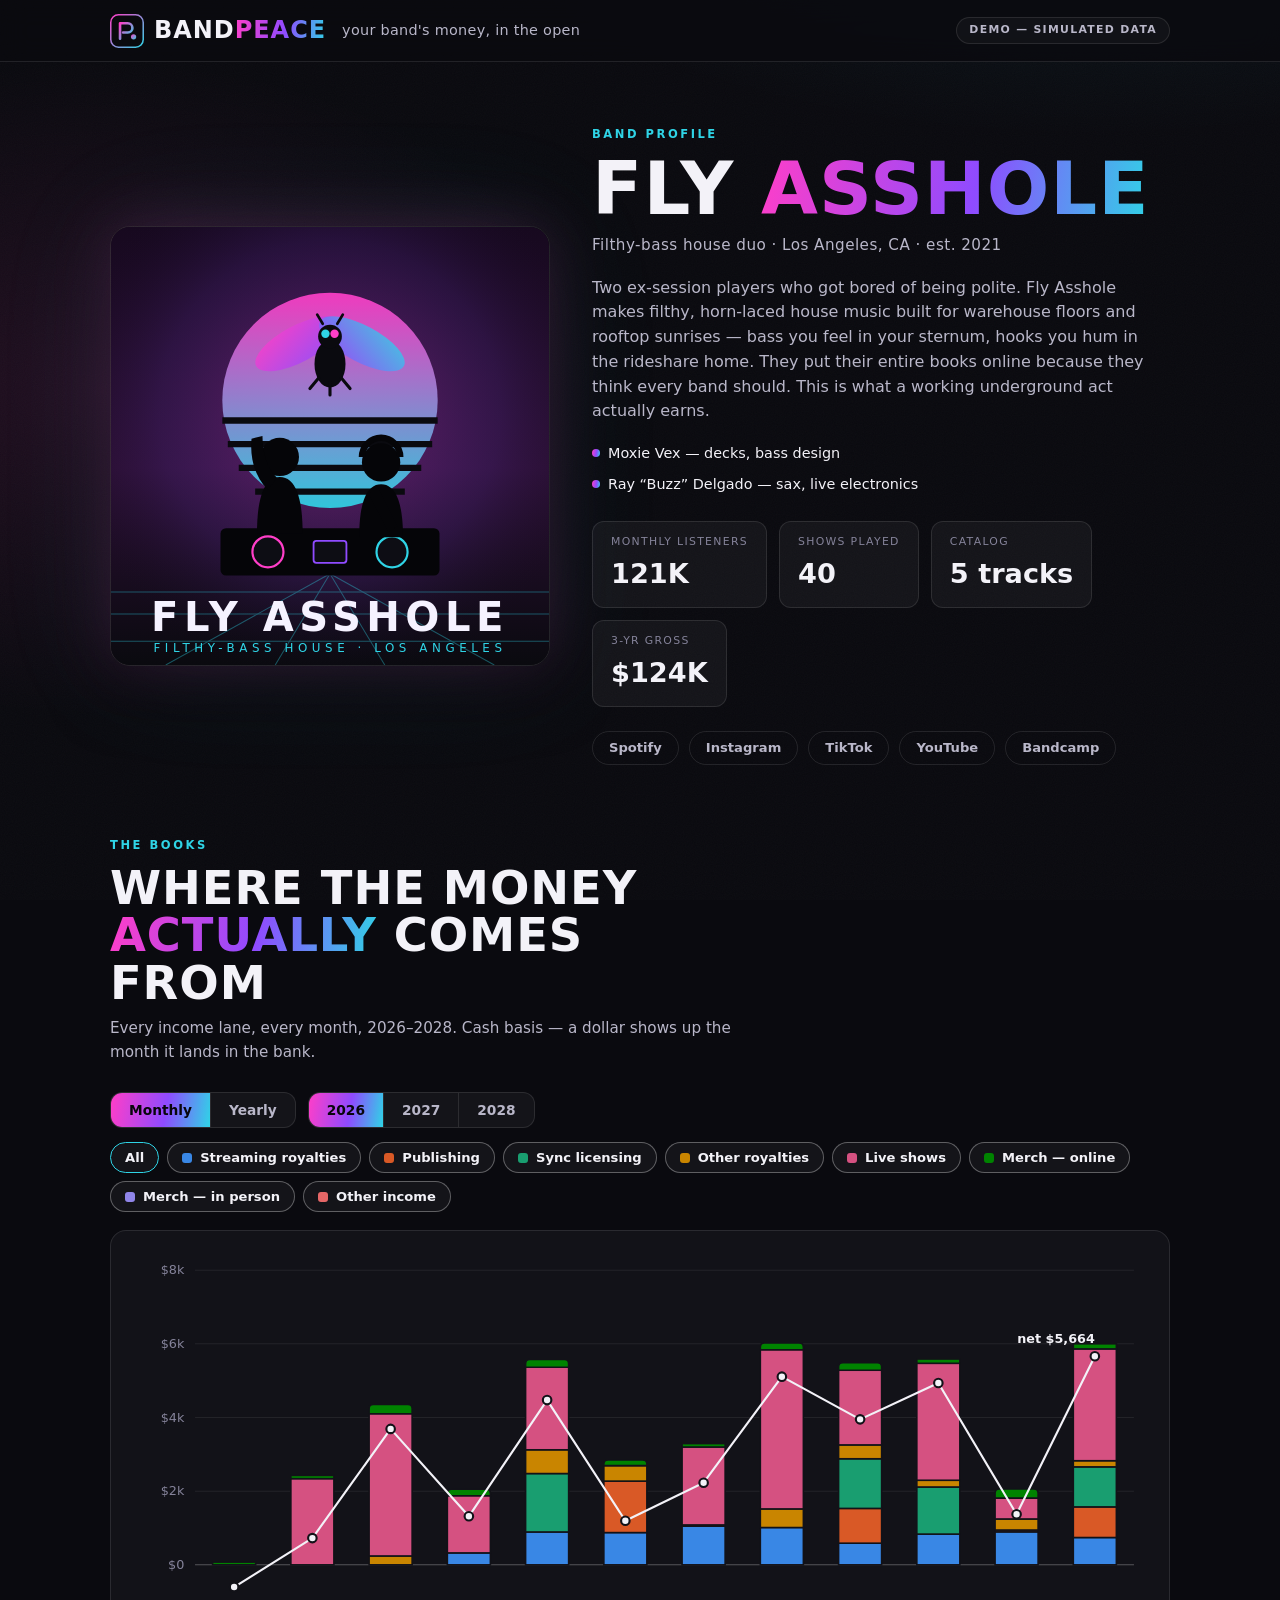
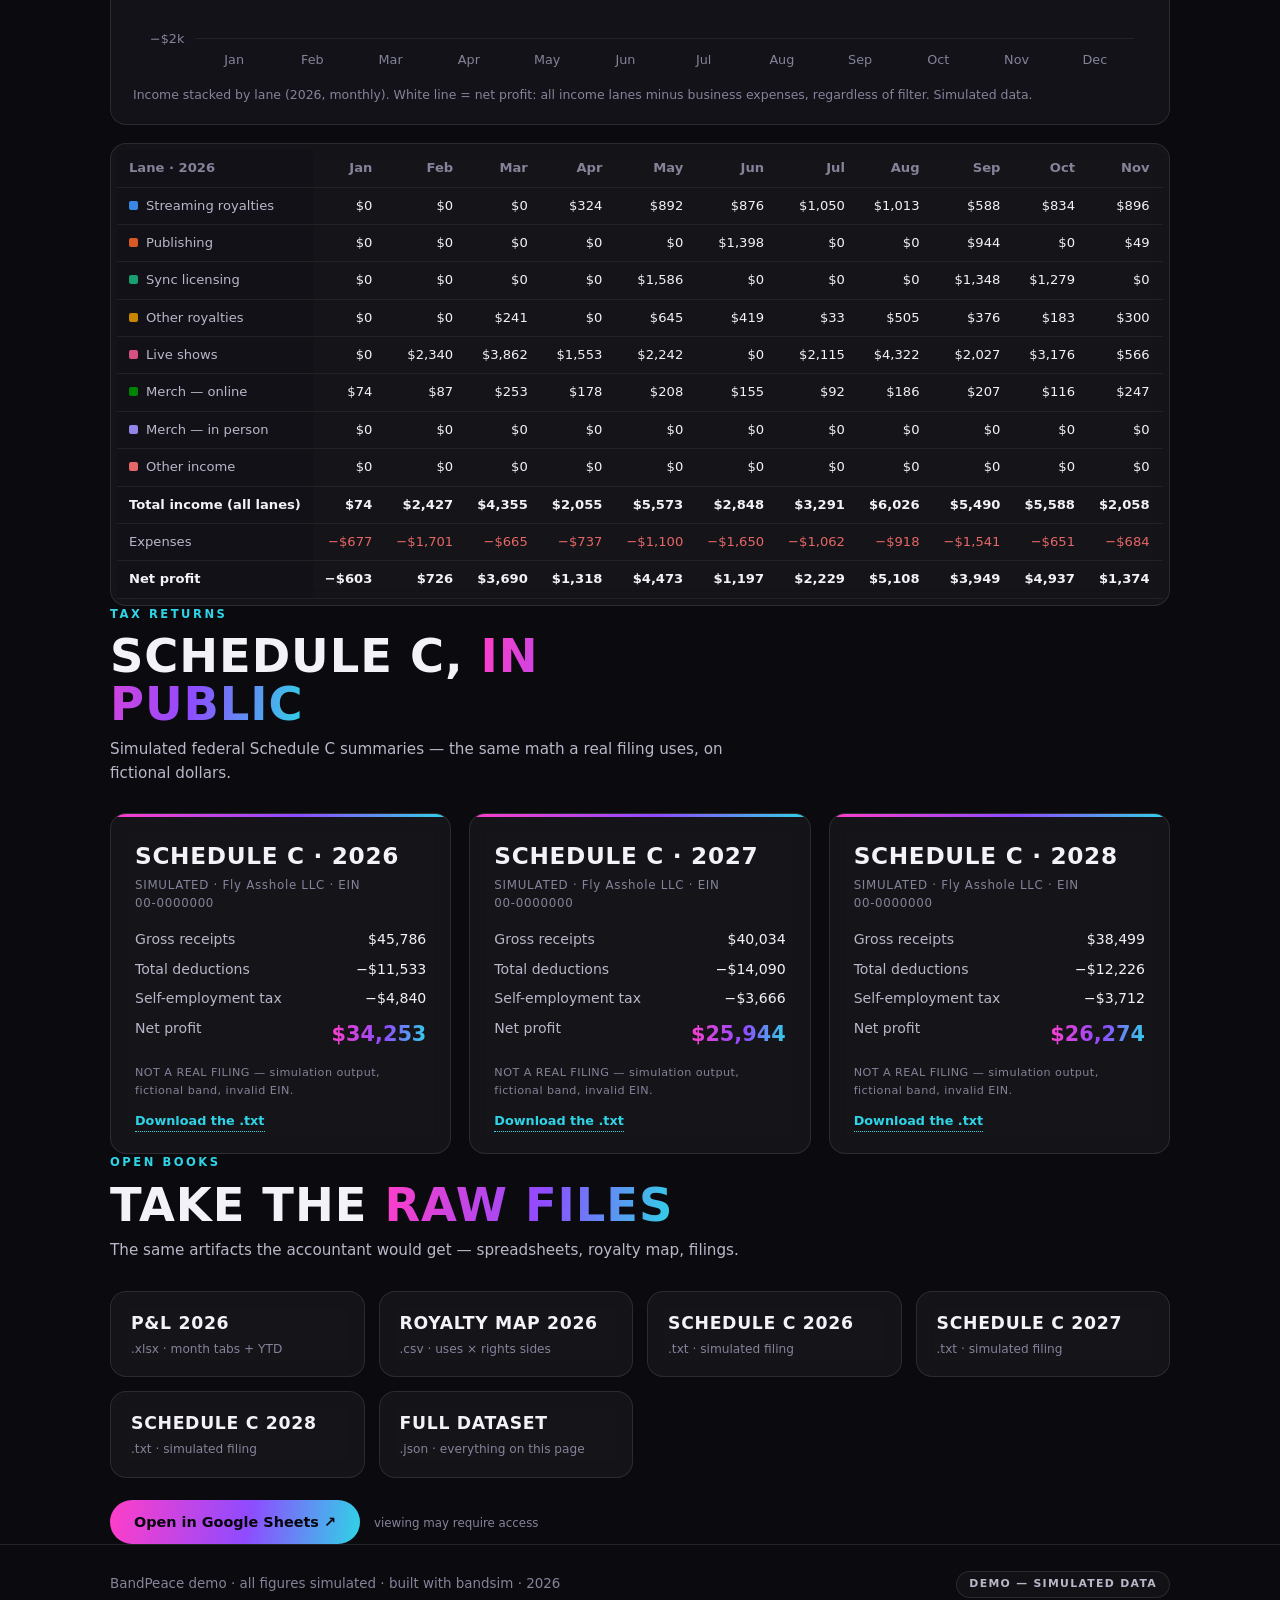
==== docs/index.html @ 526af19c "Add docs/ for GitHub Pages + CNAME bandpeace.com Co-Authored-By: Claude Fable 5 <noreply@anthropic.c" ====
<!DOCTYPE html>
<html lang="en">
<head>
<meta charset="utf-8">
<meta name="viewport" content="width=device-width, initial-scale=1">
<title>BandPeace — Fly Asshole · your band's money, in the open</title>
<meta name="description" content="BandPeace demo profile: the full simulated finances of fictional band Fly Asshole — streaming, publishing, sync, shows, merch, taxes.">
<link rel="stylesheet" href="style.css">
<link rel="icon" href="data:image/svg+xml,%3Csvg xmlns='http://www.w3.org/2000/svg' viewBox='0 0 32 32'%3E%3Cdefs%3E%3ClinearGradient id='g' x1='0' y1='0' x2='1' y2='1'%3E%3Cstop offset='0' stop-color='%23ff3ec8'/%3E%3Cstop offset='1' stop-color='%232fd4e6'/%3E%3C/linearGradient%3E%3C/defs%3E%3Crect width='32' height='32' rx='7' fill='%230a0a0f'/%3E%3Cpath d='M9 24V8h13v4h-8v3h7v4h-7v5z' fill='url(%23g)'/%3E%3C/svg%3E">
</head>
<body>

<header class="site-header">
  <div class="wrap header-inner">
    <a class="wordmark" href="#top" aria-label="BandPeace home">
      <svg class="logo" viewBox="0 0 44 44" aria-hidden="true" focusable="false">
        <defs>
          <linearGradient id="bp-grad" x1="0" y1="0" x2="1" y2="1">
            <stop offset="0" stop-color="#ff3ec8"/><stop offset="1" stop-color="#2fd4e6"/>
          </linearGradient>
        </defs>
        <rect x="1" y="1" width="42" height="42" rx="10" fill="none" stroke="url(#bp-grad)" stroke-width="2"/>
        <path d="M13 32V12h10a6 6 0 0 1 0 12h-6" fill="none" stroke="url(#bp-grad)" stroke-width="3.4" stroke-linecap="round" stroke-linejoin="round"/>
        <circle cx="30.5" cy="29.5" r="3.4" fill="url(#bp-grad)"/>
      </svg>
      <span class="wordmark-text">Band<em>Peace</em></span>
    </a>
    <p class="tagline">your band's money, in the open</p>
    <span class="demo-badge" title="Every number on this page is generated by a simulation. The band is fictional.">DEMO — simulated data</span>
  </div>
</header>

<main id="top">

  <!-- ── BAND PROFILE ─────────────────────────────────────────────── -->
  <section class="profile wrap" aria-labelledby="band-name">
    <div class="profile-art-frame">
      <!-- Fly Asshole cover art — original inline SVG illustration -->
      <svg class="profile-art" viewBox="0 0 480 480" role="img"
           aria-label="Stylized cover art: two silhouetted musicians at DJ decks under a giant neon fly with gradient wings">
        <defs>
          <linearGradient id="fa-sky" x1="0" y1="0" x2="0" y2="1">
            <stop offset="0" stop-color="#17091f"/>
            <stop offset=".55" stop-color="#2a0f33"/>
            <stop offset="1" stop-color="#0a0a0f"/>
          </linearGradient>
          <linearGradient id="fa-wing-l" x1="0" y1="0" x2="1" y2="1">
            <stop offset="0" stop-color="#ff3ec8"/><stop offset="1" stop-color="#8f4bff"/>
          </linearGradient>
          <linearGradient id="fa-wing-r" x1="1" y1="0" x2="0" y2="1">
            <stop offset="0" stop-color="#2fd4e6"/><stop offset="1" stop-color="#8f4bff"/>
          </linearGradient>
          <linearGradient id="fa-sun" x1="0" y1="0" x2="0" y2="1">
            <stop offset="0" stop-color="#ff3ec8"/><stop offset="1" stop-color="#2fd4e6"/>
          </linearGradient>
          <radialGradient id="fa-glow" cx=".5" cy=".42" r=".65">
            <stop offset="0" stop-color="#ff3ec8" stop-opacity=".35"/>
            <stop offset=".6" stop-color="#8f4bff" stop-opacity=".12"/>
            <stop offset="1" stop-color="#000" stop-opacity="0"/>
          </radialGradient>
        </defs>

        <rect width="480" height="480" fill="url(#fa-sky)"/>
        <rect width="480" height="480" fill="url(#fa-glow)"/>

        <!-- neon sun disc -->
        <circle cx="240" cy="190" r="118" fill="url(#fa-sun)" opacity=".92"/>
        <g stroke="#0a0a0f" stroke-width="7">
          <line x1="122" y1="212" x2="358" y2="212"/>
          <line x1="128" y1="238" x2="352" y2="238"/>
          <line x1="140" y1="264" x2="340" y2="264"/>
          <line x1="158" y1="290" x2="322" y2="290"/>
        </g>

        <!-- the fly -->
        <g>
          <ellipse cx="205" cy="128" rx="52" ry="20" fill="url(#fa-wing-l)"
                   opacity=".85" transform="rotate(-28 205 128)"/>
          <ellipse cx="275" cy="128" rx="52" ry="20" fill="url(#fa-wing-r)"
                   opacity=".85" transform="rotate(28 275 128)"/>
          <ellipse cx="240" cy="150" rx="17" ry="26" fill="#0a0a0f"/>
          <circle cx="240" cy="120" r="13" fill="#0a0a0f"/>
          <circle cx="235" cy="117" r="4.6" fill="#2fd4e6"/>
          <circle cx="245" cy="117" r="4.6" fill="#ff3ec8"/>
          <path d="M232 106 L226 96 M248 106 L254 96" stroke="#0a0a0f" stroke-width="3" stroke-linecap="round"/>
          <path d="M228 165 l-10 12 M240 170 l0 14 M252 165 l10 12" stroke="#0a0a0f" stroke-width="3.4" stroke-linecap="round"/>
        </g>

        <!-- perspective floor -->
        <g stroke="#2fd4e6" stroke-width="1.1" opacity=".38">
          <line x1="0" y1="400" x2="480" y2="400"/>
          <line x1="0" y1="424" x2="480" y2="424"/>
          <line x1="0" y1="454" x2="480" y2="454"/>
          <line x1="240" y1="380" x2="60" y2="480"/>
          <line x1="240" y1="380" x2="180" y2="480"/>
          <line x1="240" y1="380" x2="300" y2="480"/>
          <line x1="240" y1="380" x2="420" y2="480"/>
        </g>

        <!-- the duo, silhouetted at the decks -->
        <g fill="#050508">
          <!-- decks table -->
          <rect x="120" y="330" width="240" height="52" rx="6"/>
          <circle cx="172" cy="356" r="17" fill="#0d0d14" stroke="#ff3ec8" stroke-width="2.4"/>
          <circle cx="308" cy="356" r="17" fill="#0d0d14" stroke="#2fd4e6" stroke-width="2.4"/>
          <rect x="222" y="344" width="36" height="24" rx="3" fill="#0d0d14" stroke="#8f4bff" stroke-width="2"/>
          <!-- left figure: arm up -->
          <circle cx="185" cy="252" r="21"/>
          <path d="M160 336 c0 -40 8 -62 25 -62 c17 0 25 22 25 62 z"/>
          <path d="M172 288 c-14 -14 -20 -34 -18 -56 l12 -3 c0 20 6 36 16 46 z"/>
          <!-- right figure: headphones, hand on deck -->
          <circle cx="296" cy="258" r="21"/>
          <path d="M272 340 c0 -38 8 -58 24 -58 c16 0 24 20 24 58 z"/>
          <path d="M292 284 l22 44 -10 6 -22 -42 z"/>
          <path d="M275 252 a21 21 0 0 1 42 0" fill="none" stroke="#050508" stroke-width="7"/>
        </g>

        <!-- title strip -->
        <g font-family="Avenir Next Condensed, Arial Narrow, system-ui, sans-serif" text-anchor="middle">
          <text x="240" y="443" fill="#f5f2ff" font-size="44" font-weight="800" letter-spacing="6">FLY ASSHOLE</text>
          <text x="240" y="466" fill="#2fd4e6" font-size="13" letter-spacing="5">FILTHY-BASS HOUSE · LOS ANGELES</text>
        </g>
      </svg>
    </div>

    <div class="profile-info">
      <p class="kicker">Band profile</p>
      <h1 id="band-name" class="band-name">Fly <span class="grad-text">Asshole</span></h1>
      <p class="band-meta">Filthy-bass house duo · Los Angeles, CA · est. 2021</p>
      <p class="band-bio">
        Two ex-session players who got bored of being polite. Fly Asshole makes
        filthy, horn-laced house music built for warehouse floors and rooftop
        sunrises — bass you feel in your sternum, hooks you hum in the rideshare
        home. They put their entire books online because they think every band
        should. This is what a working underground act actually earns.
      </p>
      <div class="members">
        <span class="member"><span class="member-dot" aria-hidden="true"></span>Moxie Vex — decks, bass design</span>
        <span class="member"><span class="member-dot" aria-hidden="true"></span>Ray “Buzz” Delgado — sax, live electronics</span>
      </div>
      <dl class="stats-row">
        <div class="stat"><dt>Monthly listeners</dt><dd>121K</dd></div>
        <div class="stat"><dt>Shows played</dt><dd>40</dd></div>
        <div class="stat"><dt>Catalog</dt><dd>5 tracks</dd></div>
        <div class="stat"><dt>3-yr gross</dt><dd id="stat-gross">$124K</dd></div>
      </dl>
      <div class="links-row" aria-label="Social links (demo — not real)">
        <a class="chip-link" href="#" aria-disabled="true">Spotify</a>
        <a class="chip-link" href="#" aria-disabled="true">Instagram</a>
        <a class="chip-link" href="#" aria-disabled="true">TikTok</a>
        <a class="chip-link" href="#" aria-disabled="true">YouTube</a>
        <a class="chip-link" href="#" aria-disabled="true">Bandcamp</a>
      </div>
    </div>
  </section>

  <!-- ── MONEY ────────────────────────────────────────────────────── -->
  <section class="money wrap" aria-labelledby="money-title">
    <div class="section-head">
      <p class="kicker">The books</p>
      <h2 id="money-title">Where the money <span class="grad-text">actually</span> comes from</h2>
      <p class="section-sub">Every income lane, every month, 2026–2028. Cash basis — a dollar shows up the month it lands in the bank.</p>
    </div>

    <div class="controls" role="group" aria-label="Dashboard controls">
      <div class="segmented" role="group" aria-label="View">
        <button type="button" class="seg-btn" id="btn-monthly" aria-pressed="true">Monthly</button>
        <button type="button" class="seg-btn" id="btn-yearly" aria-pressed="false">Yearly</button>
      </div>
      <div class="segmented" role="group" aria-label="Year" id="year-picker">
        <button type="button" class="seg-btn year-btn" data-year="2026" aria-pressed="true">2026</button>
        <button type="button" class="seg-btn year-btn" data-year="2027" aria-pressed="false">2027</button>
        <button type="button" class="seg-btn year-btn" data-year="2028" aria-pressed="false">2028</button>
      </div>
    </div>

    <div class="chips" id="chips" role="group" aria-label="Income categories (multi-select filter and legend)"></div>

    <figure class="chart-card glass">
      <div id="chart" class="chart-host"></div>
      <div id="tooltip" class="tooltip" role="status" aria-live="polite" hidden></div>
      <figcaption class="chart-caption" id="chart-caption"></figcaption>
    </figure>

    <div class="table-card glass">
      <div class="table-scroll">
        <table id="money-table">
          <caption class="visually-hidden">Income by category, expenses and net profit</caption>
        </table>
      </div>
    </div>
  </section>

  <!-- ── TAX RETURNS ──────────────────────────────────────────────── -->
  <section class="taxes wrap" aria-labelledby="tax-title">
    <div class="section-head">
      <p class="kicker">Tax returns</p>
      <h2 id="tax-title">Schedule C, <span class="grad-text">in public</span></h2>
      <p class="section-sub">Simulated federal Schedule C summaries — the same math a real filing uses, on fictional dollars.</p>
    </div>
    <div class="tax-grid" id="tax-grid"></div>
  </section>

  <!-- ── DOWNLOADS ────────────────────────────────────────────────── -->
  <section class="downloads wrap" aria-labelledby="dl-title">
    <div class="section-head">
      <p class="kicker">Open books</p>
      <h2 id="dl-title">Take the <span class="grad-text">raw files</span></h2>
      <p class="section-sub">The same artifacts the accountant would get — spreadsheets, royalty map, filings.</p>
    </div>
    <div class="dl-grid">
      <a class="dl-btn glass" href="files/pnl_2026.xlsx" download>
        <span class="dl-name">P&amp;L 2026</span><span class="dl-type">.xlsx · month tabs + YTD</span>
      </a>
      <a class="dl-btn glass" href="files/royalty_map_2026.csv" download>
        <span class="dl-name">Royalty Map 2026</span><span class="dl-type">.csv · uses × rights sides</span>
      </a>
      <a class="dl-btn glass" href="files/schedule_c_2026_SIMULATED.txt" download>
        <span class="dl-name">Schedule C 2026</span><span class="dl-type">.txt · simulated filing</span>
      </a>
      <a class="dl-btn glass" href="files/schedule_c_2027_SIMULATED.txt" download>
        <span class="dl-name">Schedule C 2027</span><span class="dl-type">.txt · simulated filing</span>
      </a>
      <a class="dl-btn glass" href="files/schedule_c_2028_SIMULATED.txt" download>
        <span class="dl-name">Schedule C 2028</span><span class="dl-type">.txt · simulated filing</span>
      </a>
      <a class="dl-btn glass" href="data.json" id="dl-json" download="data.json">
        <span class="dl-name">Full dataset</span><span class="dl-type">.json · everything on this page</span>
      </a>
    </div>
    <div class="sheets-row">
      <a class="sheets-btn" href="https://docs.google.com/spreadsheets/d/1IFoN3HS4B8iVM-cDdlsDsj-fDteJHf1CN8gojl4_gfE/edit" target="_blank" rel="noopener">
        Open in Google Sheets ↗
      </a>
      <p class="sheets-note">viewing may require access</p>
    </div>
  </section>
</main>

<footer class="site-footer">
  <div class="wrap footer-inner">
    <p>BandPeace demo · all figures simulated · built with bandsim · <span id="footer-year">2026</span></p>
    <span class="demo-badge">DEMO — simulated data</span>
  </div>
</footer>

<script src="app.js"></script>
</body>
</html>
---- docs/style.css ----
/* BandPeace — dark club aesthetic. One deliberate look: near-black, neon
   magenta→cyan accent, glassy cards, condensed display type. */

:root {
  color-scheme: dark;
  --bg: #0a0a0f;
  --surface: #121218;          /* chart surface — series palette validated on this */
  --glass: rgba(255, 255, 255, 0.045);
  --glass-border: rgba(255, 255, 255, 0.10);
  --ink: #f3f2f8;
  --ink-2: #b9b7c9;
  --ink-3: #85839a;
  --accent-a: #ff3ec8;
  --accent-b: #2fd4e6;
  --grad: linear-gradient(100deg, var(--accent-a), #8f4bff 55%, var(--accent-b));
  /* series slots — validated 8-color dark categorical palette (adjacent-pair safe) */
  --s1: #3987e5;  /* Streaming royalties */
  --s2: #d95926;  /* Publishing */
  --s3: #199e70;  /* Sync licensing */
  --s4: #c98500;  /* Other royalties */
  --s5: #d55181;  /* Live shows */
  --s6: #008300;  /* Merch — online */
  --s7: #9085e9;  /* Merch — in person */
  --s8: #e66767;  /* Other income */
  --display: "Avenir Next Condensed", "Helvetica Neue Condensed", "Arial Narrow",
             system-ui, sans-serif;
  --body: system-ui, -apple-system, "Segoe UI", Roboto, sans-serif;
}

* { box-sizing: border-box; margin: 0; padding: 0; }

html { scroll-behavior: smooth; }

body {
  background:
    radial-gradient(1100px 500px at 85% -5%, rgba(47, 212, 230, 0.09), transparent 60%),
    radial-gradient(900px 600px at 8% 12%, rgba(255, 62, 200, 0.10), transparent 55%),
    var(--bg);
  color: var(--ink);
  font-family: var(--body);
  line-height: 1.55;
  -webkit-font-smoothing: antialiased;
}

/* subtle noise overlay */
body::before {
  content: "";
  position: fixed;
  inset: 0;
  pointer-events: none;
  z-index: 0;
  opacity: 0.05;
  background-image: url("data:image/svg+xml,%3Csvg xmlns='http://www.w3.org/2000/svg' width='140' height='140'%3E%3Cfilter id='n'%3E%3CfeTurbulence type='fractalNoise' baseFrequency='0.9' numOctaves='2'/%3E%3C/filter%3E%3Crect width='140' height='140' filter='url(%23n)' opacity='0.6'/%3E%3C/svg%3E");
}

main, header, footer { position: relative; z-index: 1; }

.wrap { max-width: 1100px; margin: 0 auto; padding: 0 20px; }

a { color: var(--accent-b); }

:focus-visible {
  outline: 2px solid var(--accent-b);
  outline-offset: 2px;
  border-radius: 4px;
}

.visually-hidden {
  position: absolute; width: 1px; height: 1px;
  overflow: hidden; clip: rect(0 0 0 0); white-space: nowrap;
}

.grad-text {
  background: var(--grad);
  -webkit-background-clip: text;
  background-clip: text;
  color: transparent;
}

.glass {
  background: var(--glass);
  border: 1px solid var(--glass-border);
  border-radius: 16px;
  backdrop-filter: blur(10px);
  -webkit-backdrop-filter: blur(10px);
}

/* ── header ─────────────────────────────────────────────────────── */
.site-header {
  position: sticky;
  top: 0;
  z-index: 10;
  background: rgba(10, 10, 15, 0.82);
  backdrop-filter: blur(14px);
  -webkit-backdrop-filter: blur(14px);
  border-bottom: 1px solid var(--glass-border);
}

.header-inner {
  display: flex;
  align-items: center;
  gap: 16px;
  padding-top: 12px;
  padding-bottom: 12px;
  flex-wrap: wrap;
}

.wordmark {
  display: flex;
  align-items: center;
  gap: 10px;
  text-decoration: none;
}

.logo { width: 34px; height: 34px; }

.wordmark-text {
  font-family: var(--display);
  font-weight: 800;
  font-size: 1.5rem;
  letter-spacing: 0.04em;
  color: var(--ink);
  text-transform: uppercase;
}

.wordmark-text em {
  font-style: normal;
  background: var(--grad);
  -webkit-background-clip: text;
  background-clip: text;
  color: transparent;
}

.tagline {
  color: var(--ink-2);
  font-size: 0.9rem;
  letter-spacing: 0.02em;
  flex: 1;
}

.demo-badge {
  font-size: 0.68rem;
  font-weight: 700;
  letter-spacing: 0.12em;
  text-transform: uppercase;
  color: var(--ink-2);
  border: 1px solid var(--glass-border);
  border-radius: 999px;
  padding: 4px 12px;
  white-space: nowrap;
  background: rgba(255, 255, 255, 0.03);
}

/* ── profile ────────────────────────────────────────────────────── */
.profile {
  display: grid;
  grid-template-columns: minmax(280px, 440px) 1fr;
  gap: 42px;
  align-items: center;
  padding-top: 64px;
  padding-bottom: 72px;
}

.profile-art-frame {
  border-radius: 20px;
  overflow: hidden;
  border: 1px solid var(--glass-border);
  box-shadow:
    0 0 60px rgba(255, 62, 200, 0.16),
    0 0 120px rgba(47, 212, 230, 0.10),
    0 24px 60px rgba(0, 0, 0, 0.55);
}

.profile-art { display: block; width: 100%; height: auto; }

.kicker {
  font-size: 0.72rem;
  font-weight: 700;
  letter-spacing: 0.22em;
  text-transform: uppercase;
  color: var(--accent-b);
  margin-bottom: 10px;
}

.band-name {
  font-family: var(--display);
  font-weight: 800;
  font-size: clamp(2.8rem, 7vw, 4.6rem);
  line-height: 0.95;
  letter-spacing: 0.015em;
  text-transform: uppercase;
}

.band-meta {
  margin-top: 10px;
  color: var(--ink-2);
  font-size: 0.95rem;
  letter-spacing: 0.03em;
}

.band-bio { margin-top: 18px; color: var(--ink-2); max-width: 56ch; }

.members {
  margin-top: 18px;
  display: flex;
  flex-wrap: wrap;
  gap: 8px 22px;
  font-size: 0.9rem;
  color: var(--ink);
}

.member { display: inline-flex; align-items: center; gap: 8px; }

.member-dot {
  width: 8px; height: 8px; border-radius: 50%;
  background: var(--grad);
  flex: none;
}

.stats-row {
  margin-top: 26px;
  display: flex;
  flex-wrap: wrap;
  gap: 12px;
}

.stat {
  background: var(--glass);
  border: 1px solid var(--glass-border);
  border-radius: 12px;
  padding: 12px 18px;
  min-width: 118px;
}

.stat dt {
  font-size: 0.68rem;
  text-transform: uppercase;
  letter-spacing: 0.12em;
  color: var(--ink-3);
}

.stat dd {
  font-family: var(--display);
  font-weight: 800;
  font-size: 1.7rem;
  margin-top: 2px;
}

.links-row { margin-top: 24px; display: flex; flex-wrap: wrap; gap: 10px; }

.chip-link {
  font-size: 0.82rem;
  font-weight: 600;
  color: var(--ink-2);
  text-decoration: none;
  border: 1px solid var(--glass-border);
  border-radius: 999px;
  padding: 6px 16px;
  transition: border-color 0.15s, color 0.15s;
}

.chip-link:hover { border-color: var(--accent-a); color: var(--ink); }

/* ── sections ───────────────────────────────────────────────────── */
section { padding-bottom: 84px; }

.section-head { margin-bottom: 28px; max-width: 62ch; }

.section-head h2 {
  font-family: var(--display);
  font-weight: 800;
  font-size: clamp(1.9rem, 4.5vw, 2.9rem);
  text-transform: uppercase;
  letter-spacing: 0.02em;
  line-height: 1.02;
}

.section-sub { margin-top: 10px; color: var(--ink-2); font-size: 0.95rem; }

/* ── controls ───────────────────────────────────────────────────── */
.controls {
  display: flex;
  flex-wrap: wrap;
  gap: 12px;
  margin-bottom: 14px;
}

.segmented {
  display: inline-flex;
  border: 1px solid var(--glass-border);
  border-radius: 12px;
  overflow: hidden;
  background: var(--glass);
}

.seg-btn {
  appearance: none;
  border: 0;
  background: transparent;
  color: var(--ink-2);
  font: 600 0.86rem var(--body);
  padding: 9px 18px;
  cursor: pointer;
  transition: background 0.15s, color 0.15s;
}

.seg-btn + .seg-btn { border-left: 1px solid var(--glass-border); }

.seg-btn:hover { color: var(--ink); }

.seg-btn[aria-pressed="true"] {
  background: var(--grad);
  color: #08060c;
}

#year-picker.disabled { opacity: 0.38; pointer-events: none; }

/* ── filter chips (double as the legend) ────────────────────────── */
.chips { display: flex; flex-wrap: wrap; gap: 8px; margin-bottom: 18px; }

.chip {
  appearance: none;
  display: inline-flex;
  align-items: center;
  gap: 8px;
  border: 1px solid var(--glass-border);
  border-radius: 999px;
  background: var(--glass);
  color: var(--ink-2);
  font: 600 0.82rem var(--body);
  padding: 7px 14px;
  cursor: pointer;
  transition: border-color 0.15s, color 0.15s, opacity 0.15s;
}

.chip .swatch {
  width: 10px; height: 10px; border-radius: 3px;
  background: var(--sw, var(--ink-3));
  flex: none;
}

.chip[aria-pressed="true"] { color: var(--ink); border-color: rgba(255, 255, 255, 0.32); }

.chip[aria-pressed="false"] { opacity: 0.5; }

.chip[aria-pressed="false"] .swatch { background: var(--ink-3); }

.chip.chip-all[aria-pressed="true"] { border-color: var(--accent-b); }

/* ── chart ──────────────────────────────────────────────────────── */
.chart-card { position: relative; padding: 20px 18px 10px; background: var(--surface); }

.chart-host { overflow-x: auto; }

.chart-host svg { display: block; width: 100%; min-width: 640px; height: auto; }

.chart-caption {
  color: var(--ink-3);
  font-size: 0.78rem;
  padding: 8px 4px 10px;
}

.tooltip {
  position: absolute;
  pointer-events: none;
  background: #1b1b24;
  border: 1px solid var(--glass-border);
  border-radius: 10px;
  padding: 10px 12px;
  font-size: 0.8rem;
  min-width: 190px;
  box-shadow: 0 10px 30px rgba(0, 0, 0, 0.5);
  z-index: 5;
}

.tooltip h4 {
  font-size: 0.78rem;
  letter-spacing: 0.06em;
  text-transform: uppercase;
  color: var(--ink-2);
  margin-bottom: 6px;
}

.tooltip .tt-row {
  display: flex;
  justify-content: space-between;
  gap: 16px;
  align-items: center;
}

.tooltip .tt-row .lbl { display: inline-flex; align-items: center; gap: 7px; color: var(--ink-2); }

.tooltip .tt-row .val { font-variant-numeric: tabular-nums; color: var(--ink); }

.tooltip .tt-net { border-top: 1px solid var(--glass-border); margin-top: 6px; padding-top: 6px; font-weight: 700; }

.tooltip .swatch { width: 9px; height: 9px; border-radius: 2px; display: inline-block; }

/* ── table ──────────────────────────────────────────────────────── */
.table-card { margin-top: 18px; padding: 6px; }

.table-scroll { overflow-x: auto; }

#money-table {
  border-collapse: collapse;
  width: 100%;
  min-width: 720px;
  font-size: 0.82rem;
  font-variant-numeric: tabular-nums;
}

#money-table th, #money-table td {
  padding: 8px 12px;
  text-align: right;
  white-space: nowrap;
  border-bottom: 1px solid rgba(255, 255, 255, 0.06);
}

#money-table th:first-child, #money-table td:first-child {
  text-align: left;
  position: sticky;
  left: 0;
  background: #121118;
}

#money-table thead th { color: var(--ink-3); font-weight: 600; }

#money-table td:first-child { color: var(--ink-2); }

#money-table .row-swatch {
  display: inline-block; width: 9px; height: 9px;
  border-radius: 2px; margin-right: 8px;
}

#money-table tr.total-row td { font-weight: 700; color: var(--ink); border-top: 1px solid rgba(255, 255, 255, 0.18); }

#money-table td.neg { color: #e66767; }

/* ── taxes ──────────────────────────────────────────────────────── */
.tax-grid {
  display: grid;
  grid-template-columns: repeat(auto-fit, minmax(270px, 1fr));
  gap: 18px;
}

.tax-card { padding: 24px 24px 20px; position: relative; overflow: hidden; }

.tax-card::before {
  content: "";
  position: absolute;
  inset: 0 0 auto 0;
  height: 3px;
  background: var(--grad);
}

.tax-card h3 {
  font-family: var(--display);
  font-weight: 800;
  font-size: 1.45rem;
  text-transform: uppercase;
  letter-spacing: 0.03em;
}

.tax-sub { color: var(--ink-3); font-size: 0.74rem; letter-spacing: 0.06em; margin-top: 2px; }

.tax-lines { margin-top: 16px; display: grid; gap: 8px; }

.tax-line { display: flex; justify-content: space-between; gap: 12px; font-size: 0.88rem; color: var(--ink-2); }

.tax-line .amt { font-variant-numeric: tabular-nums; color: var(--ink); }

.tax-line.big .amt {
  font-family: var(--display);
  font-weight: 800;
  font-size: 1.3rem;
  background: var(--grad);
  -webkit-background-clip: text;
  background-clip: text;
  color: transparent;
}

.tax-note {
  margin-top: 14px;
  font-size: 0.7rem;
  color: var(--ink-3);
  letter-spacing: 0.04em;
}

.tax-dl {
  display: inline-block;
  margin-top: 12px;
  font-size: 0.8rem;
  font-weight: 600;
  color: var(--accent-b);
  text-decoration: none;
  border-bottom: 1px dotted var(--accent-b);
}

.tax-dl:hover { color: var(--ink); border-color: var(--ink); }

/* ── downloads ──────────────────────────────────────────────────── */
.dl-grid {
  display: grid;
  grid-template-columns: repeat(auto-fit, minmax(220px, 1fr));
  gap: 14px;
}

.dl-btn {
  display: flex;
  flex-direction: column;
  gap: 3px;
  padding: 18px 20px;
  text-decoration: none;
  transition: border-color 0.15s, transform 0.15s;
}

.dl-btn:hover { border-color: var(--accent-a); transform: translateY(-2px); }

.dl-name { font-family: var(--display); font-weight: 700; font-size: 1.08rem; color: var(--ink); text-transform: uppercase; letter-spacing: 0.04em; }

.dl-type { font-size: 0.76rem; color: var(--ink-3); }

.sheets-row { margin-top: 22px; display: flex; align-items: baseline; gap: 14px; flex-wrap: wrap; }

.sheets-btn {
  display: inline-block;
  background: var(--grad);
  color: #08060c;
  font-weight: 700;
  font-size: 0.9rem;
  text-decoration: none;
  border-radius: 999px;
  padding: 11px 24px;
}

.sheets-btn:hover { filter: brightness(1.1); }

.sheets-note { font-size: 0.74rem; color: var(--ink-3); }

/* ── footer ─────────────────────────────────────────────────────── */
.site-footer { border-top: 1px solid var(--glass-border); padding: 26px 0 40px; }

.footer-inner {
  display: flex;
  align-items: center;
  justify-content: space-between;
  gap: 14px;
  flex-wrap: wrap;
  color: var(--ink-3);
  font-size: 0.84rem;
}

/* ── responsive ─────────────────────────────────────────────────── */
@media (max-width: 860px) {
  .profile { grid-template-columns: 1fr; gap: 30px; padding-top: 40px; }
  .profile-art-frame { max-width: 440px; }
  .tagline { order: 3; flex-basis: 100%; }
}
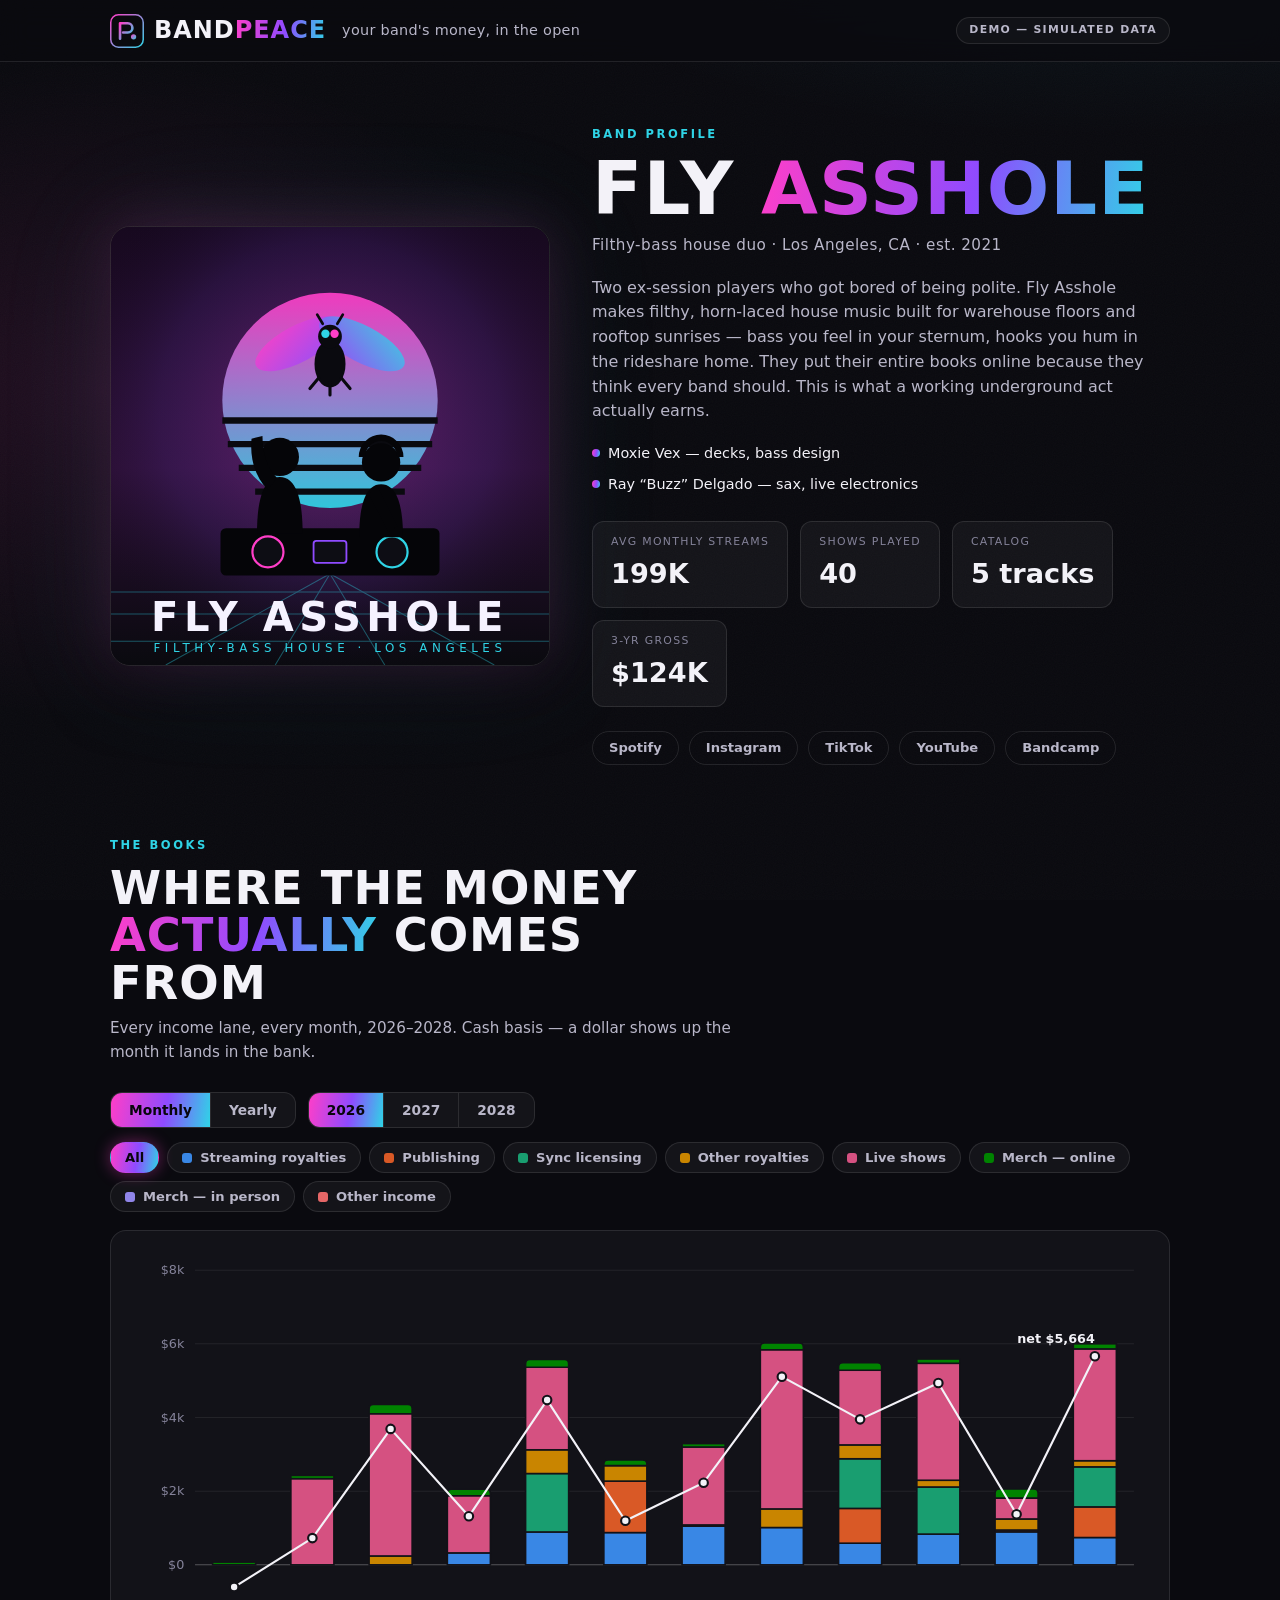
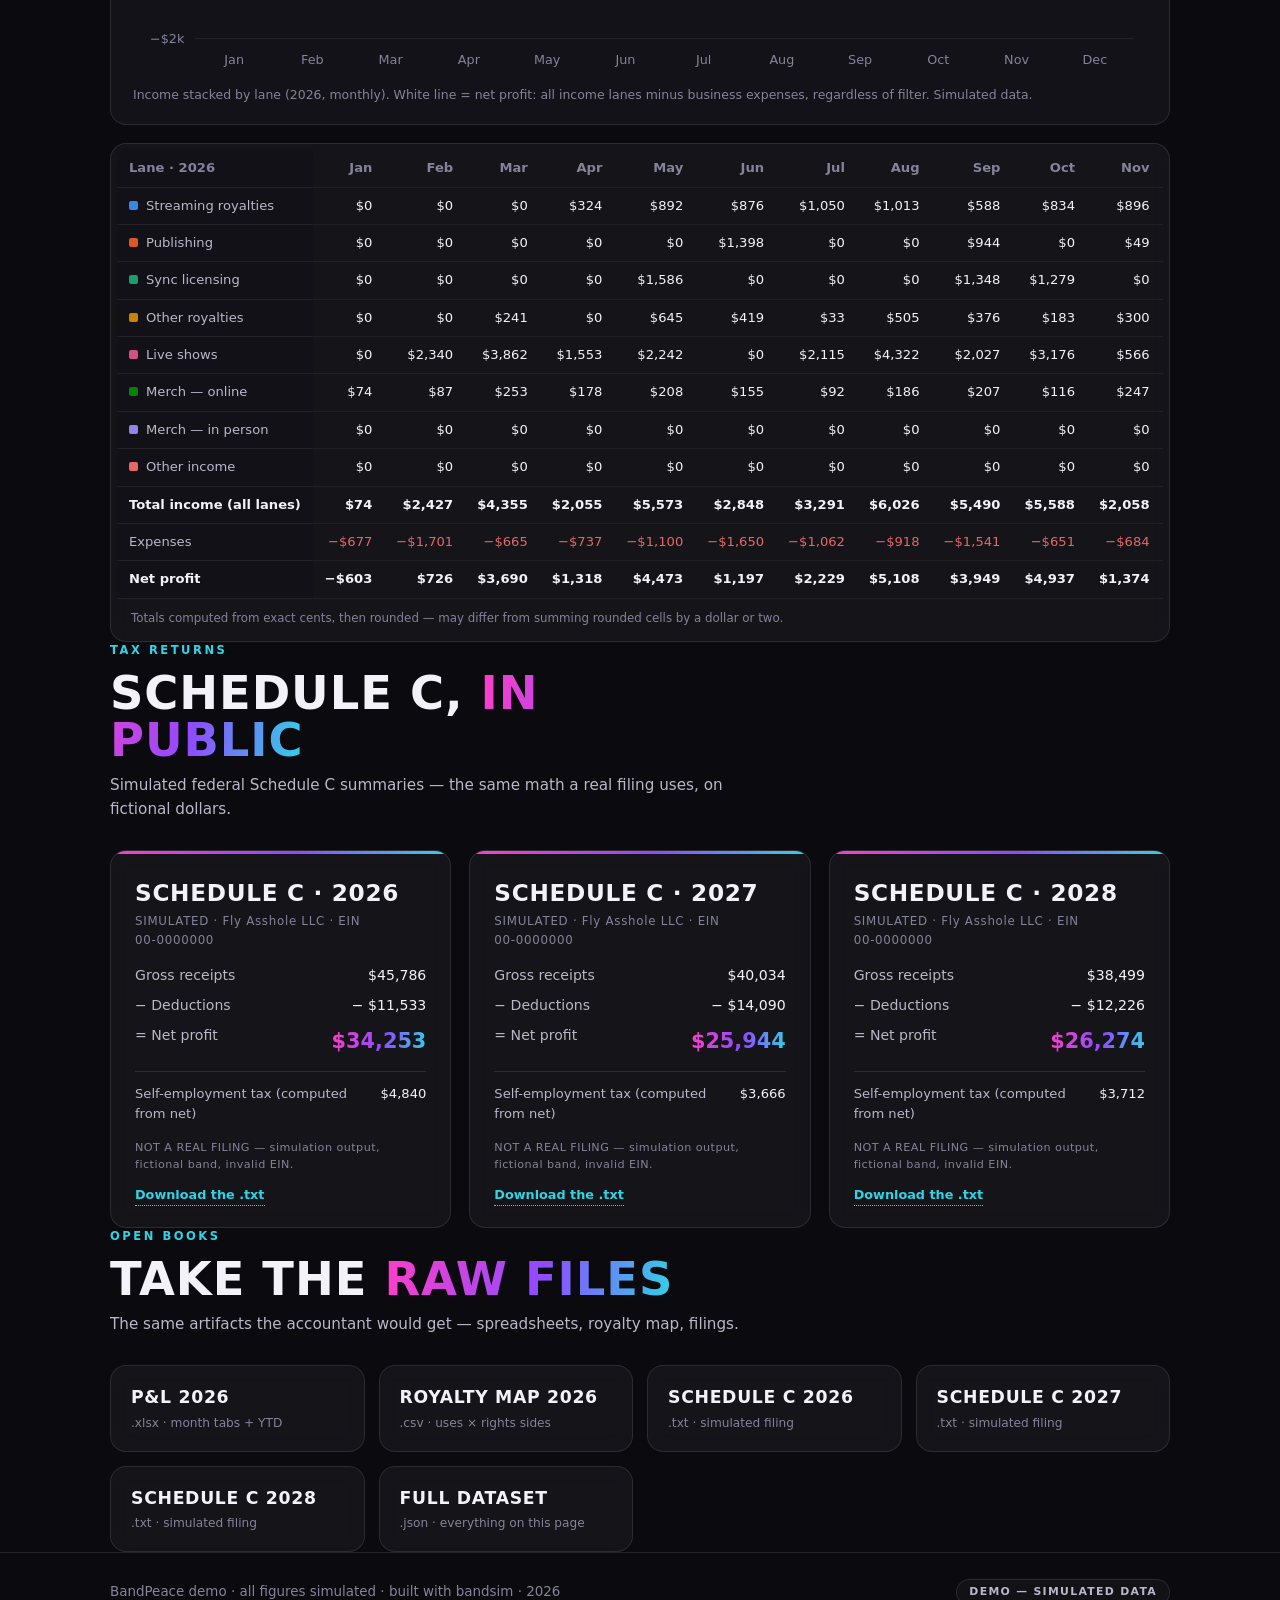
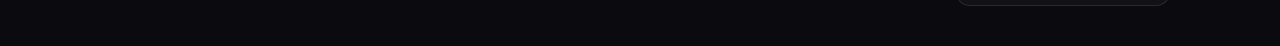
==== commit f8bba6a6: "Council review fixes: isolate-on-click filters, honest tax math, data-backed stats - Filter chips: i" ====
--- a/docs/index.html
+++ b/docs/index.html
@@ -139,7 +139,10 @@
         <span class="member"><span class="member-dot" aria-hidden="true"></span>Ray “Buzz” Delgado — sax, live electronics</span>
       </div>
       <dl class="stats-row">
-        <div class="stat"><dt>Monthly listeners</dt><dd>121K</dd></div>
+        <!-- injected by app.js from data.json meta.avg_monthly_streams
+             (computed by scripts/export_data.py from the sim's distributor
+             statements: 198,874 for seed 42 / 36 months) -->
+        <div class="stat"><dt>Avg monthly streams</dt><dd id="stat-streams">199K</dd></div>
         <div class="stat"><dt>Shows played</dt><dd>40</dd></div>
         <div class="stat"><dt>Catalog</dt><dd>5 tracks</dd></div>
         <div class="stat"><dt>3-yr gross</dt><dd id="stat-gross">$124K</dd></div>
@@ -188,6 +191,7 @@
           <caption class="visually-hidden">Income by category, expenses and net profit</caption>
         </table>
       </div>
+      <p class="table-footnote">Totals computed from exact cents, then rounded — may differ from summing rounded cells by a dollar or two.</p>
     </div>
   </section>
 
@@ -228,12 +232,6 @@
         <span class="dl-name">Full dataset</span><span class="dl-type">.json · everything on this page</span>
       </a>
     </div>
-    <div class="sheets-row">
-      <a class="sheets-btn" href="https://docs.google.com/spreadsheets/d/1IFoN3HS4B8iVM-cDdlsDsj-fDteJHf1CN8gojl4_gfE/edit" target="_blank" rel="noopener">
-        Open in Google Sheets ↗
-      </a>
-      <p class="sheets-note">viewing may require access</p>
-    </div>
   </section>
 </main>
 
--- a/docs/style.css
+++ b/docs/style.css
@@ -339,13 +339,23 @@
   flex: none;
 }
 
-.chip[aria-pressed="true"] { color: var(--ink); border-color: rgba(255, 255, 255, 0.32); }
-
-.chip[aria-pressed="false"] { opacity: 0.5; }
-
-.chip[aria-pressed="false"] .swatch { background: var(--ink-3); }
-
-.chip.chip-all[aria-pressed="true"] { border-color: var(--accent-b); }
+/* active state — unmistakable: neon-tinted fill + glow. An unpressed chip
+   keeps its normal look (in "All" mode no lane chip is pressed). */
+.chip[aria-pressed="true"] {
+  color: var(--ink);
+  border-color: var(--accent-a);
+  background: linear-gradient(100deg,
+    rgba(255, 62, 200, 0.22), rgba(143, 75, 255, 0.16), rgba(47, 212, 230, 0.22));
+  box-shadow: 0 0 14px rgba(255, 62, 200, 0.30);
+}
+
+.chip.chip-all[aria-pressed="true"] {
+  background: var(--grad);
+  color: #08060c;
+  border-color: transparent;
+  font-weight: 700;
+  box-shadow: 0 0 16px rgba(255, 62, 200, 0.40);
+}
 
 /* ── chart ──────────────────────────────────────────────────────── */
 .chart-card { position: relative; padding: 20px 18px 10px; background: var(--surface); }
@@ -399,6 +409,12 @@
 /* ── table ──────────────────────────────────────────────────────── */
 .table-card { margin-top: 18px; padding: 6px; }
 
+.table-footnote {
+  color: var(--ink-3);
+  font-size: 0.74rem;
+  padding: 10px 14px 8px;
+}
+
 .table-scroll { overflow-x: auto; }
 
 #money-table {
@@ -477,6 +493,15 @@
   -webkit-background-clip: text;
   background-clip: text;
   color: transparent;
+}
+
+/* SE tax sits apart from the gross − deductions = net arithmetic:
+   it's computed FROM net, not part of the subtraction */
+.tax-line.tax-se {
+  margin-top: 14px;
+  padding-top: 12px;
+  border-top: 1px solid var(--glass-border);
+  font-size: 0.82rem;
 }
 
 .tax-note {
@@ -520,23 +545,6 @@
 
 .dl-type { font-size: 0.76rem; color: var(--ink-3); }
 
-.sheets-row { margin-top: 22px; display: flex; align-items: baseline; gap: 14px; flex-wrap: wrap; }
-
-.sheets-btn {
-  display: inline-block;
-  background: var(--grad);
-  color: #08060c;
-  font-weight: 700;
-  font-size: 0.9rem;
-  text-decoration: none;
-  border-radius: 999px;
-  padding: 11px 24px;
-}
-
-.sheets-btn:hover { filter: brightness(1.1); }
-
-.sheets-note { font-size: 0.74rem; color: var(--ink-3); }
-
 /* ── footer ─────────────────────────────────────────────────────── */
 .site-footer { border-top: 1px solid var(--glass-border); padding: 26px 0 40px; }
 
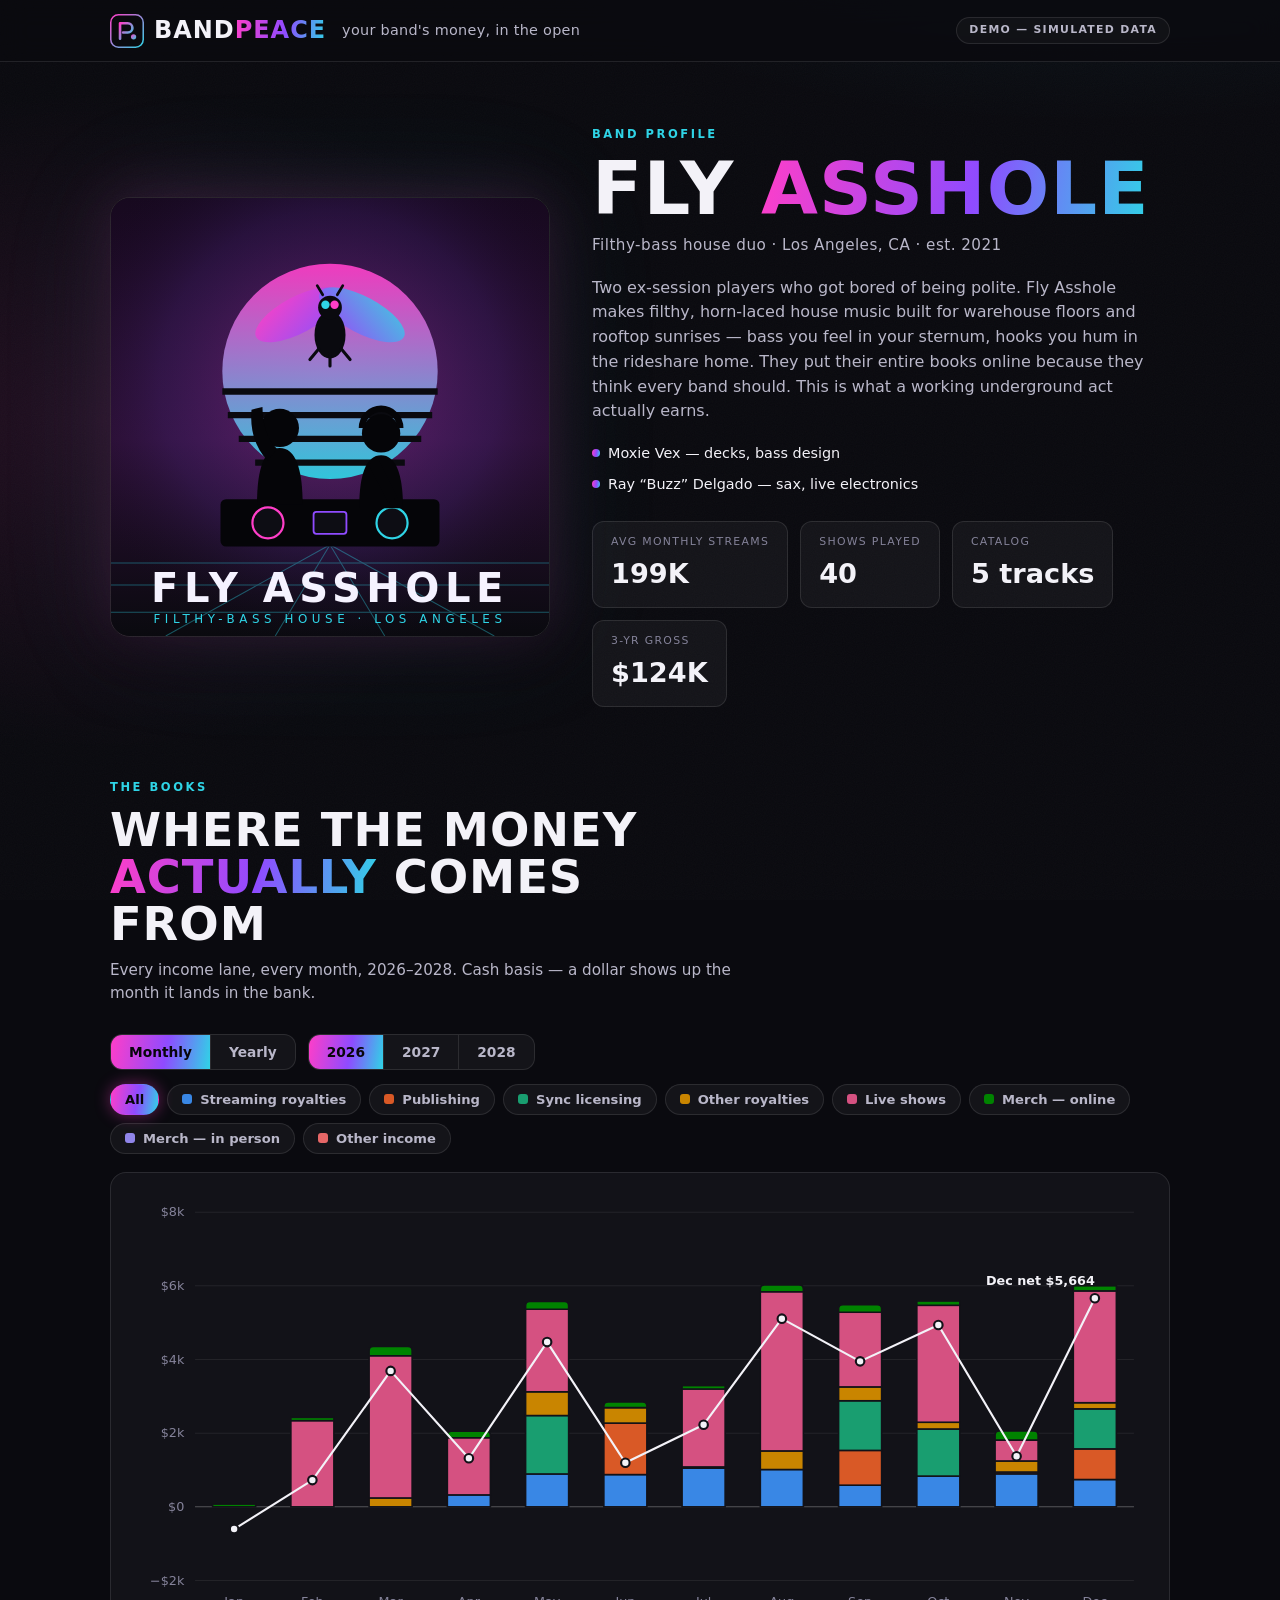
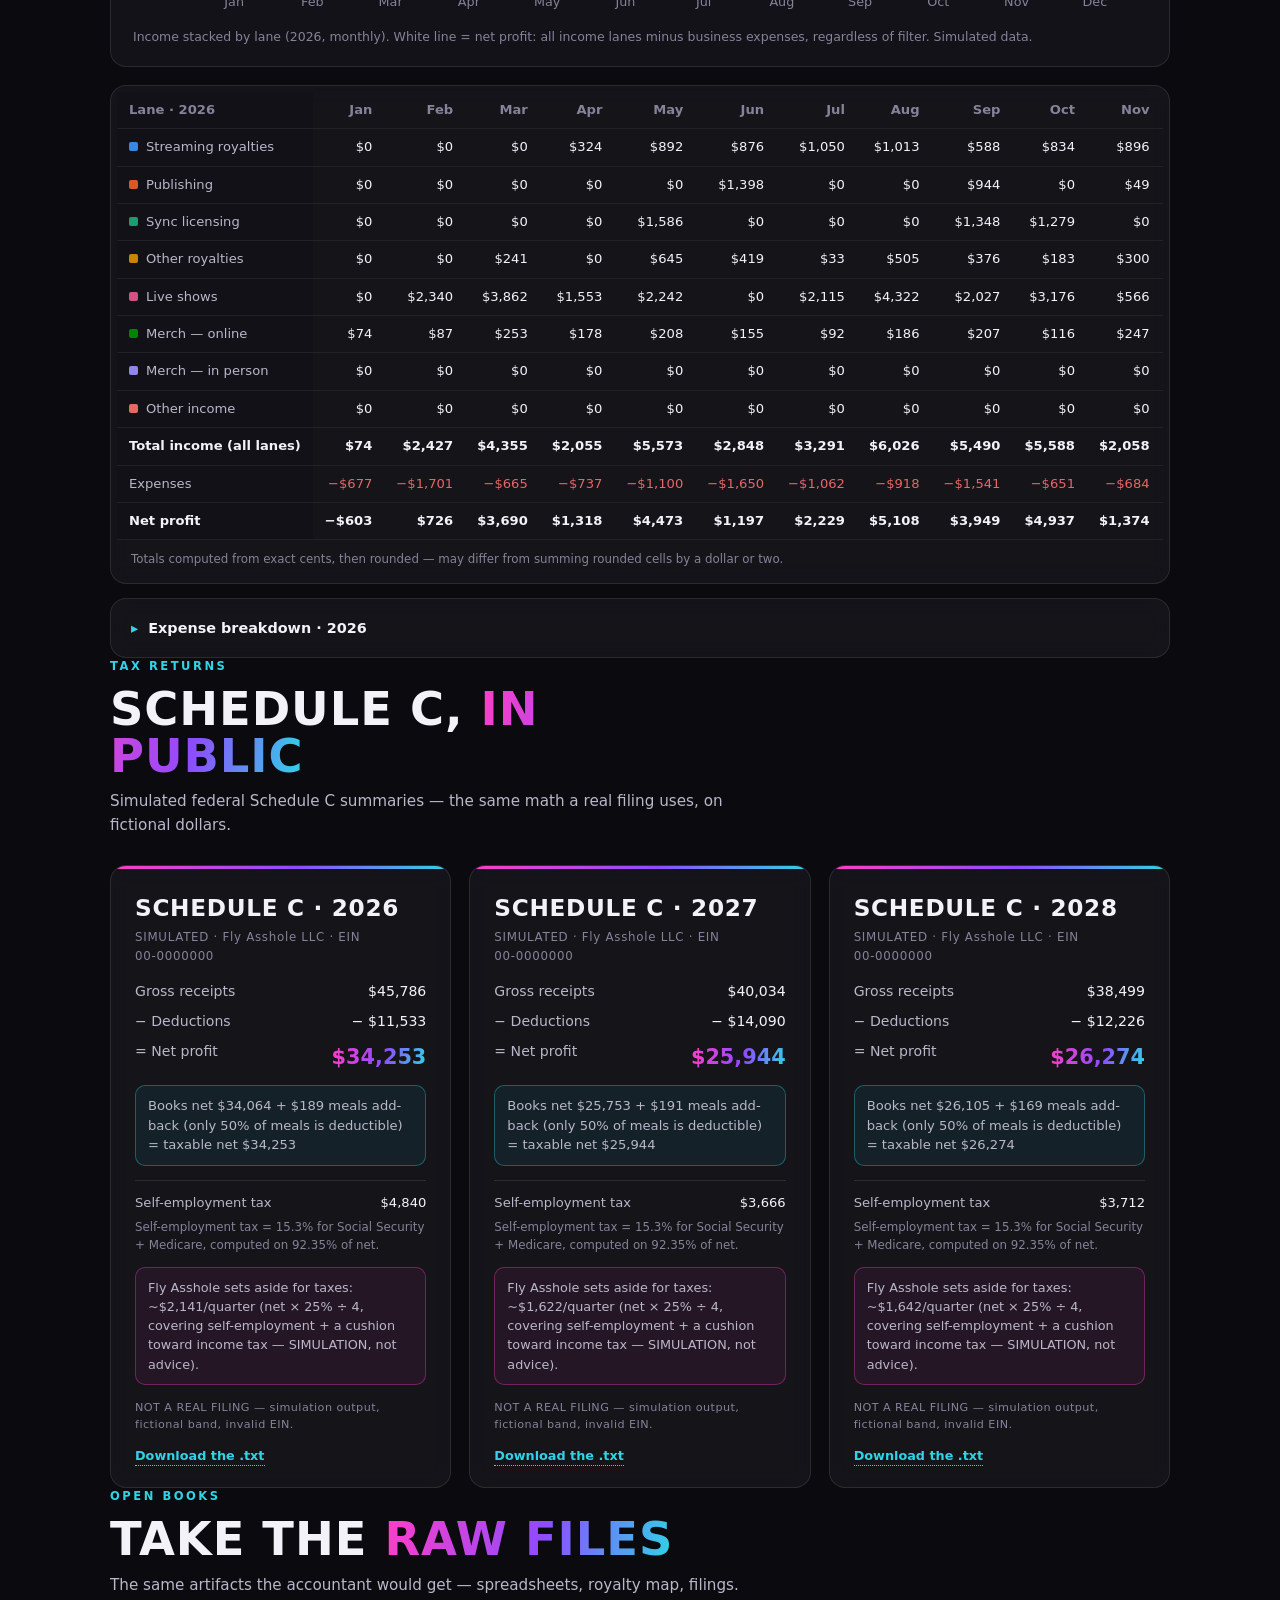
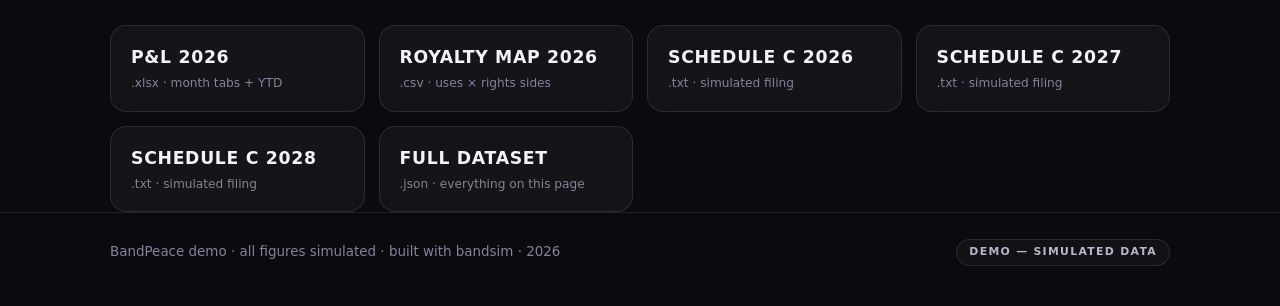
==== commit 1e4ced9b: "Round-2 usability fixes: Fly Asshole xlsx, tax bridge, expense breakdown - pnl_2026.xlsx now GENERAT" ====
--- a/docs/index.html
+++ b/docs/index.html
@@ -147,13 +147,6 @@
         <div class="stat"><dt>Catalog</dt><dd>5 tracks</dd></div>
         <div class="stat"><dt>3-yr gross</dt><dd id="stat-gross">$124K</dd></div>
       </dl>
-      <div class="links-row" aria-label="Social links (demo — not real)">
-        <a class="chip-link" href="#" aria-disabled="true">Spotify</a>
-        <a class="chip-link" href="#" aria-disabled="true">Instagram</a>
-        <a class="chip-link" href="#" aria-disabled="true">TikTok</a>
-        <a class="chip-link" href="#" aria-disabled="true">YouTube</a>
-        <a class="chip-link" href="#" aria-disabled="true">Bandcamp</a>
-      </div>
     </div>
   </section>
 
@@ -193,6 +186,16 @@
       </div>
       <p class="table-footnote">Totals computed from exact cents, then rounded — may differ from summing rounded cells by a dollar or two.</p>
     </div>
+
+    <details class="table-card glass expense-details" id="expense-details">
+      <summary id="expense-summary">Expense breakdown</summary>
+      <div class="table-scroll">
+        <table id="expense-table">
+          <caption class="visually-hidden">Business expenses by category — simulated data</caption>
+        </table>
+      </div>
+      <p class="table-footnote">Business expenses only — the band's personal spending never touches these books.</p>
+    </details>
   </section>
 
   <!-- ── TAX RETURNS ──────────────────────────────────────────────── -->
--- a/docs/style.css
+++ b/docs/style.css
@@ -246,21 +246,6 @@
   margin-top: 2px;
 }
 
-.links-row { margin-top: 24px; display: flex; flex-wrap: wrap; gap: 10px; }
-
-.chip-link {
-  font-size: 0.82rem;
-  font-weight: 600;
-  color: var(--ink-2);
-  text-decoration: none;
-  border: 1px solid var(--glass-border);
-  border-radius: 999px;
-  padding: 6px 16px;
-  transition: border-color 0.15s, color 0.15s;
-}
-
-.chip-link:hover { border-color: var(--accent-a); color: var(--ink); }
-
 /* ── sections ───────────────────────────────────────────────────── */
 section { padding-bottom: 84px; }
 
@@ -415,6 +400,64 @@
   padding: 10px 14px 8px;
 }
 
+/* collapsible expense breakdown */
+.expense-details { margin-top: 14px; }
+
+.expense-details summary {
+  cursor: pointer;
+  padding: 12px 14px;
+  font-weight: 700;
+  font-size: 0.9rem;
+  color: var(--ink);
+  list-style: none;
+}
+
+.expense-details summary::-webkit-details-marker { display: none; }
+
+.expense-details summary::before {
+  content: "▸";
+  display: inline-block;
+  margin-right: 10px;
+  color: var(--accent-b);
+  transition: transform 0.15s;
+}
+
+.expense-details[open] summary::before { transform: rotate(90deg); }
+
+.expense-details summary:hover { color: var(--accent-b); }
+
+#expense-table {
+  border-collapse: collapse;
+  width: 100%;
+  min-width: 720px;
+  font-size: 0.82rem;
+  font-variant-numeric: tabular-nums;
+}
+
+#expense-table th, #expense-table td {
+  padding: 8px 12px;
+  text-align: right;
+  white-space: nowrap;
+  border-bottom: 1px solid rgba(255, 255, 255, 0.06);
+}
+
+#expense-table th:first-child, #expense-table td:first-child {
+  text-align: left;
+  position: sticky;
+  left: 0;
+  background: #121118;
+}
+
+#expense-table thead th { color: var(--ink-3); font-weight: 600; }
+
+#expense-table td:first-child { color: var(--ink-2); }
+
+#expense-table tr.total-row td {
+  font-weight: 700;
+  color: var(--ink);
+  border-top: 1px solid rgba(255, 255, 255, 0.18);
+}
+
 .table-scroll { overflow-x: auto; }
 
 #money-table {
@@ -495,6 +538,18 @@
   color: transparent;
 }
 
+/* the books↔tax bridge — a teaching exhibit, not footnote-mumble */
+.tax-bridge {
+  margin-top: 12px;
+  padding: 10px 12px;
+  border-radius: 10px;
+  border: 1px solid rgba(47, 212, 230, 0.35);
+  background: rgba(47, 212, 230, 0.07);
+  color: var(--ink-2);
+  font-size: 0.82rem;
+  line-height: 1.5;
+}
+
 /* SE tax sits apart from the gross − deductions = net arithmetic:
    it's computed FROM net, not part of the subtraction */
 .tax-line.tax-se {
@@ -502,6 +557,25 @@
   padding-top: 12px;
   border-top: 1px solid var(--glass-border);
   font-size: 0.82rem;
+}
+
+.tax-words {
+  margin-top: 6px;
+  color: var(--ink-3);
+  font-size: 0.74rem;
+  line-height: 1.5;
+}
+
+/* quarterly set-aside strip */
+.tax-strip {
+  margin-top: 12px;
+  padding: 10px 12px;
+  border-radius: 10px;
+  border: 1px solid rgba(255, 62, 200, 0.35);
+  background: rgba(255, 62, 200, 0.07);
+  color: var(--ink-2);
+  font-size: 0.8rem;
+  line-height: 1.5;
 }
 
 .tax-note {
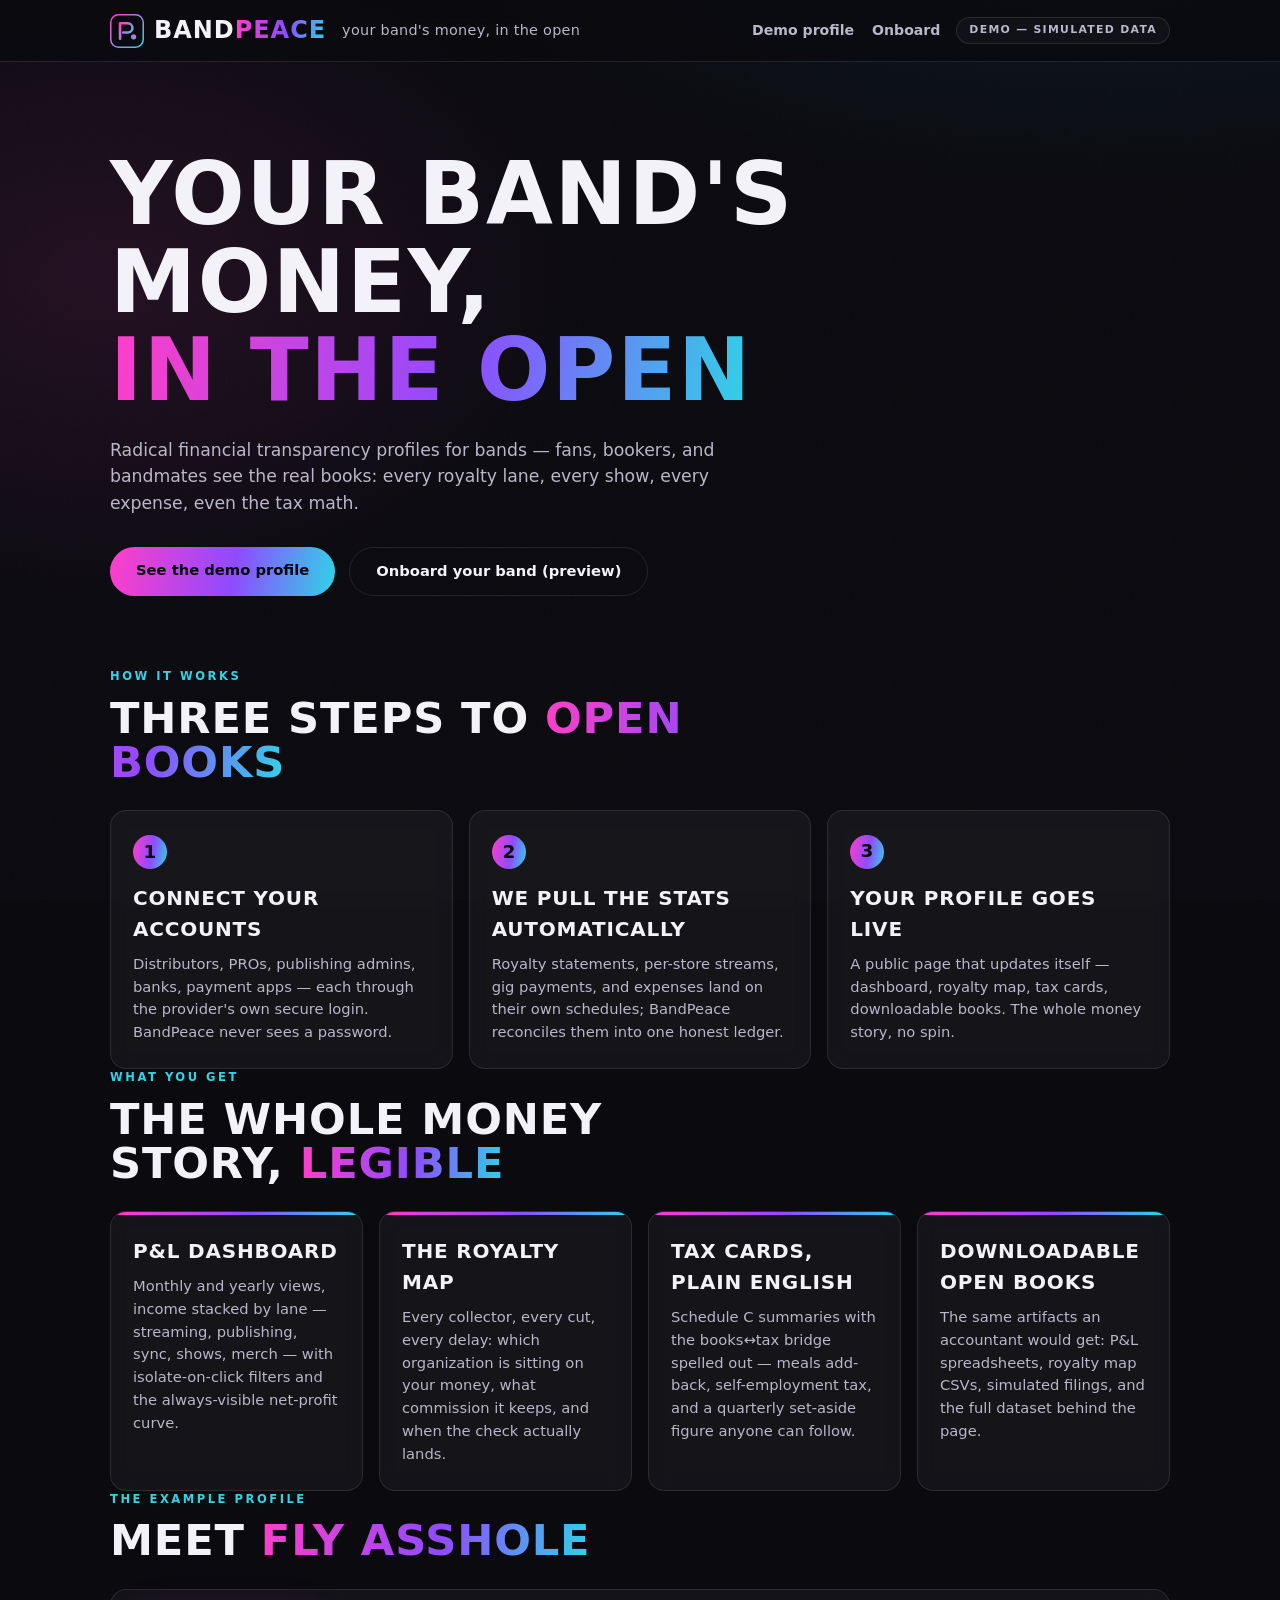
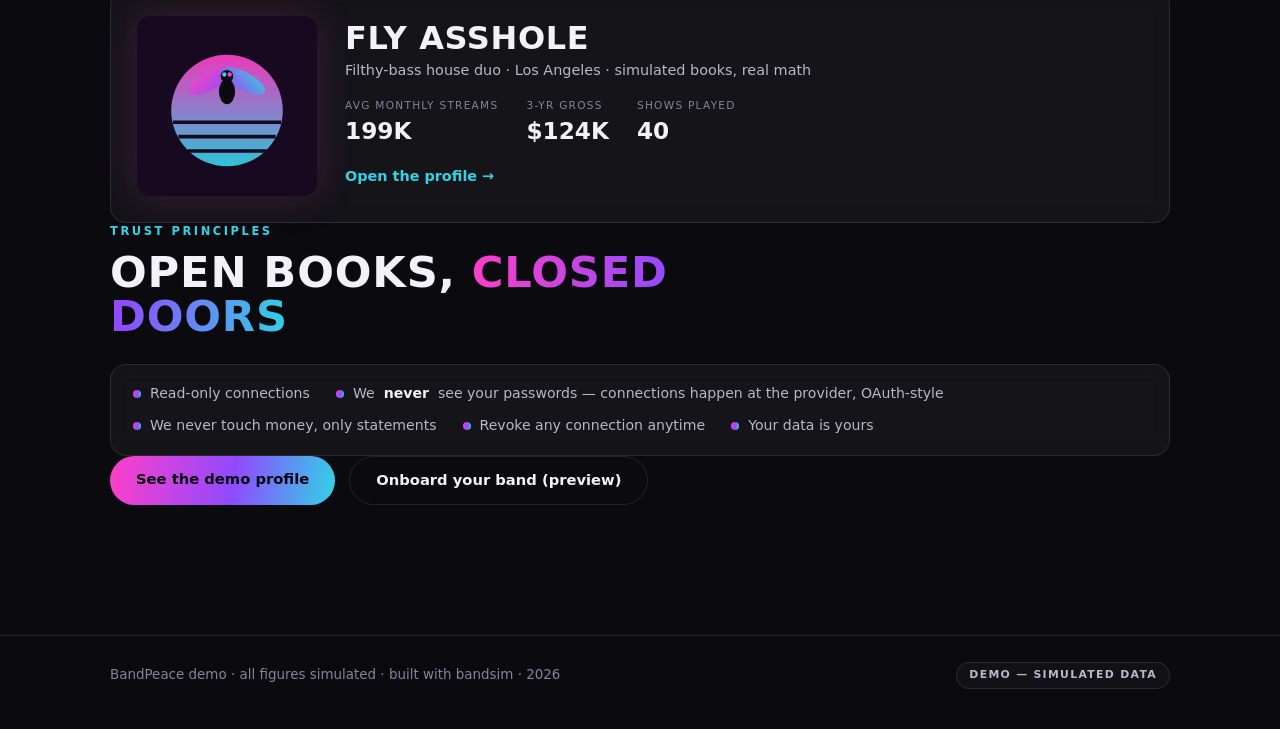
==== commit cf2b9078: "Product site: landing page, /fly-asshole/ profile, /onboard/ preview wizard BandPeace evolves from a" ====
--- a/docs/index.html
+++ b/docs/index.html
@@ -3,16 +3,17 @@
 <head>
 <meta charset="utf-8">
 <meta name="viewport" content="width=device-width, initial-scale=1">
-<title>BandPeace — Fly Asshole · your band's money, in the open</title>
-<meta name="description" content="BandPeace demo profile: the full simulated finances of fictional band Fly Asshole — streaming, publishing, sync, shows, merch, taxes.">
-<link rel="stylesheet" href="style.css">
+<title>BandPeace — your band's money, in the open</title>
+<meta name="description" content="BandPeace: radical financial transparency profiles for bands. Fans, bookers, and bandmates see the real books — streaming, publishing, shows, merch, taxes.">
+<link rel="stylesheet" href="shared.css">
+<link rel="stylesheet" href="landing.css">
 <link rel="icon" href="data:image/svg+xml,%3Csvg xmlns='http://www.w3.org/2000/svg' viewBox='0 0 32 32'%3E%3Cdefs%3E%3ClinearGradient id='g' x1='0' y1='0' x2='1' y2='1'%3E%3Cstop offset='0' stop-color='%23ff3ec8'/%3E%3Cstop offset='1' stop-color='%232fd4e6'/%3E%3C/linearGradient%3E%3C/defs%3E%3Crect width='32' height='32' rx='7' fill='%230a0a0f'/%3E%3Cpath d='M9 24V8h13v4h-8v3h7v4h-7v5z' fill='url(%23g)'/%3E%3C/svg%3E">
 </head>
 <body>
 
 <header class="site-header">
   <div class="wrap header-inner">
-    <a class="wordmark" href="#top" aria-label="BandPeace home">
+    <a class="wordmark" href="./" aria-label="BandPeace home">
       <svg class="logo" viewBox="0 0 44 44" aria-hidden="true" focusable="false">
         <defs>
           <linearGradient id="bp-grad" x1="0" y1="0" x2="1" y2="1">
@@ -26,225 +27,166 @@
       <span class="wordmark-text">Band<em>Peace</em></span>
     </a>
     <p class="tagline">your band's money, in the open</p>
-    <span class="demo-badge" title="Every number on this page is generated by a simulation. The band is fictional.">DEMO — simulated data</span>
+    <nav class="nav-links" aria-label="Site">
+      <a href="fly-asshole/">Demo profile</a>
+      <a href="onboard/">Onboard</a>
+    </nav>
+    <span class="demo-badge" title="BandPeace is a demo today — the example profile runs on simulated data.">DEMO — simulated data</span>
   </div>
 </header>
 
-<main id="top">
+<main>
 
-  <!-- ── BAND PROFILE ─────────────────────────────────────────────── -->
-  <section class="profile wrap" aria-labelledby="band-name">
-    <div class="profile-art-frame">
-      <!-- Fly Asshole cover art — original inline SVG illustration -->
-      <svg class="profile-art" viewBox="0 0 480 480" role="img"
-           aria-label="Stylized cover art: two silhouetted musicians at DJ decks under a giant neon fly with gradient wings">
-        <defs>
-          <linearGradient id="fa-sky" x1="0" y1="0" x2="0" y2="1">
-            <stop offset="0" stop-color="#17091f"/>
-            <stop offset=".55" stop-color="#2a0f33"/>
-            <stop offset="1" stop-color="#0a0a0f"/>
-          </linearGradient>
-          <linearGradient id="fa-wing-l" x1="0" y1="0" x2="1" y2="1">
-            <stop offset="0" stop-color="#ff3ec8"/><stop offset="1" stop-color="#8f4bff"/>
-          </linearGradient>
-          <linearGradient id="fa-wing-r" x1="1" y1="0" x2="0" y2="1">
-            <stop offset="0" stop-color="#2fd4e6"/><stop offset="1" stop-color="#8f4bff"/>
-          </linearGradient>
-          <linearGradient id="fa-sun" x1="0" y1="0" x2="0" y2="1">
-            <stop offset="0" stop-color="#ff3ec8"/><stop offset="1" stop-color="#2fd4e6"/>
-          </linearGradient>
-          <radialGradient id="fa-glow" cx=".5" cy=".42" r=".65">
-            <stop offset="0" stop-color="#ff3ec8" stop-opacity=".35"/>
-            <stop offset=".6" stop-color="#8f4bff" stop-opacity=".12"/>
-            <stop offset="1" stop-color="#000" stop-opacity="0"/>
-          </radialGradient>
-        </defs>
-
-        <rect width="480" height="480" fill="url(#fa-sky)"/>
-        <rect width="480" height="480" fill="url(#fa-glow)"/>
-
-        <!-- neon sun disc -->
-        <circle cx="240" cy="190" r="118" fill="url(#fa-sun)" opacity=".92"/>
-        <g stroke="#0a0a0f" stroke-width="7">
-          <line x1="122" y1="212" x2="358" y2="212"/>
-          <line x1="128" y1="238" x2="352" y2="238"/>
-          <line x1="140" y1="264" x2="340" y2="264"/>
-          <line x1="158" y1="290" x2="322" y2="290"/>
-        </g>
-
-        <!-- the fly -->
-        <g>
-          <ellipse cx="205" cy="128" rx="52" ry="20" fill="url(#fa-wing-l)"
-                   opacity=".85" transform="rotate(-28 205 128)"/>
-          <ellipse cx="275" cy="128" rx="52" ry="20" fill="url(#fa-wing-r)"
-                   opacity=".85" transform="rotate(28 275 128)"/>
-          <ellipse cx="240" cy="150" rx="17" ry="26" fill="#0a0a0f"/>
-          <circle cx="240" cy="120" r="13" fill="#0a0a0f"/>
-          <circle cx="235" cy="117" r="4.6" fill="#2fd4e6"/>
-          <circle cx="245" cy="117" r="4.6" fill="#ff3ec8"/>
-          <path d="M232 106 L226 96 M248 106 L254 96" stroke="#0a0a0f" stroke-width="3" stroke-linecap="round"/>
-          <path d="M228 165 l-10 12 M240 170 l0 14 M252 165 l10 12" stroke="#0a0a0f" stroke-width="3.4" stroke-linecap="round"/>
-        </g>
-
-        <!-- perspective floor -->
-        <g stroke="#2fd4e6" stroke-width="1.1" opacity=".38">
-          <line x1="0" y1="400" x2="480" y2="400"/>
-          <line x1="0" y1="424" x2="480" y2="424"/>
-          <line x1="0" y1="454" x2="480" y2="454"/>
-          <line x1="240" y1="380" x2="60" y2="480"/>
-          <line x1="240" y1="380" x2="180" y2="480"/>
-          <line x1="240" y1="380" x2="300" y2="480"/>
-          <line x1="240" y1="380" x2="420" y2="480"/>
-        </g>
-
-        <!-- the duo, silhouetted at the decks -->
-        <g fill="#050508">
-          <!-- decks table -->
-          <rect x="120" y="330" width="240" height="52" rx="6"/>
-          <circle cx="172" cy="356" r="17" fill="#0d0d14" stroke="#ff3ec8" stroke-width="2.4"/>
-          <circle cx="308" cy="356" r="17" fill="#0d0d14" stroke="#2fd4e6" stroke-width="2.4"/>
-          <rect x="222" y="344" width="36" height="24" rx="3" fill="#0d0d14" stroke="#8f4bff" stroke-width="2"/>
-          <!-- left figure: arm up -->
-          <circle cx="185" cy="252" r="21"/>
-          <path d="M160 336 c0 -40 8 -62 25 -62 c17 0 25 22 25 62 z"/>
-          <path d="M172 288 c-14 -14 -20 -34 -18 -56 l12 -3 c0 20 6 36 16 46 z"/>
-          <!-- right figure: headphones, hand on deck -->
-          <circle cx="296" cy="258" r="21"/>
-          <path d="M272 340 c0 -38 8 -58 24 -58 c16 0 24 20 24 58 z"/>
-          <path d="M292 284 l22 44 -10 6 -22 -42 z"/>
-          <path d="M275 252 a21 21 0 0 1 42 0" fill="none" stroke="#050508" stroke-width="7"/>
-        </g>
-
-        <!-- title strip -->
-        <g font-family="Avenir Next Condensed, Arial Narrow, system-ui, sans-serif" text-anchor="middle">
-          <text x="240" y="443" fill="#f5f2ff" font-size="44" font-weight="800" letter-spacing="6">FLY ASSHOLE</text>
-          <text x="240" y="466" fill="#2fd4e6" font-size="13" letter-spacing="5">FILTHY-BASS HOUSE · LOS ANGELES</text>
-        </g>
-      </svg>
-    </div>
-
-    <div class="profile-info">
-      <p class="kicker">Band profile</p>
-      <h1 id="band-name" class="band-name">Fly <span class="grad-text">Asshole</span></h1>
-      <p class="band-meta">Filthy-bass house duo · Los Angeles, CA · est. 2021</p>
-      <p class="band-bio">
-        Two ex-session players who got bored of being polite. Fly Asshole makes
-        filthy, horn-laced house music built for warehouse floors and rooftop
-        sunrises — bass you feel in your sternum, hooks you hum in the rideshare
-        home. They put their entire books online because they think every band
-        should. This is what a working underground act actually earns.
-      </p>
-      <div class="members">
-        <span class="member"><span class="member-dot" aria-hidden="true"></span>Moxie Vex — decks, bass design</span>
-        <span class="member"><span class="member-dot" aria-hidden="true"></span>Ray “Buzz” Delgado — sax, live electronics</span>
-      </div>
-      <dl class="stats-row">
-        <!-- injected by app.js from data.json meta.avg_monthly_streams
-             (computed by scripts/export_data.py from the sim's distributor
-             statements: 198,874 for seed 42 / 36 months) -->
-        <div class="stat"><dt>Avg monthly streams</dt><dd id="stat-streams">199K</dd></div>
-        <div class="stat"><dt>Shows played</dt><dd>40</dd></div>
-        <div class="stat"><dt>Catalog</dt><dd>5 tracks</dd></div>
-        <div class="stat"><dt>3-yr gross</dt><dd id="stat-gross">$124K</dd></div>
-      </dl>
+  <!-- ── HERO ─────────────────────────────────────────────────────── -->
+  <section class="hero wrap">
+    <h1 class="display-h hero-h">Your band's money,<br><span class="grad-text">in the open</span></h1>
+    <p class="hero-pitch">
+      Radical financial transparency profiles for bands — fans, bookers, and
+      bandmates see the real books: every royalty lane, every show, every
+      expense, even the tax math.
+    </p>
+    <div class="hero-ctas">
+      <a class="btn btn-primary" href="fly-asshole/">See the demo profile</a>
+      <a class="btn btn-ghost" href="onboard/">Onboard your band (preview)</a>
     </div>
   </section>
 
-  <!-- ── MONEY ────────────────────────────────────────────────────── -->
-  <section class="money wrap" aria-labelledby="money-title">
+  <!-- ── HOW IT WORKS ─────────────────────────────────────────────── -->
+  <section class="wrap" aria-labelledby="how-title">
     <div class="section-head">
-      <p class="kicker">The books</p>
-      <h2 id="money-title">Where the money <span class="grad-text">actually</span> comes from</h2>
-      <p class="section-sub">Every income lane, every month, 2026–2028. Cash basis — a dollar shows up the month it lands in the bank.</p>
+      <p class="kicker">How it works</p>
+      <h2 id="how-title" class="display-h section-h">Three steps to <span class="grad-text">open books</span></h2>
     </div>
-
-    <div class="controls" role="group" aria-label="Dashboard controls">
-      <div class="segmented" role="group" aria-label="View">
-        <button type="button" class="seg-btn" id="btn-monthly" aria-pressed="true">Monthly</button>
-        <button type="button" class="seg-btn" id="btn-yearly" aria-pressed="false">Yearly</button>
-      </div>
-      <div class="segmented" role="group" aria-label="Year" id="year-picker">
-        <button type="button" class="seg-btn year-btn" data-year="2026" aria-pressed="true">2026</button>
-        <button type="button" class="seg-btn year-btn" data-year="2027" aria-pressed="false">2027</button>
-        <button type="button" class="seg-btn year-btn" data-year="2028" aria-pressed="false">2028</button>
-      </div>
-    </div>
-
-    <div class="chips" id="chips" role="group" aria-label="Income categories (multi-select filter and legend)"></div>
-
-    <figure class="chart-card glass">
-      <div id="chart" class="chart-host"></div>
-      <div id="tooltip" class="tooltip" role="status" aria-live="polite" hidden></div>
-      <figcaption class="chart-caption" id="chart-caption"></figcaption>
-    </figure>
-
-    <div class="table-card glass">
-      <div class="table-scroll">
-        <table id="money-table">
-          <caption class="visually-hidden">Income by category, expenses and net profit</caption>
-        </table>
-      </div>
-      <p class="table-footnote">Totals computed from exact cents, then rounded — may differ from summing rounded cells by a dollar or two.</p>
-    </div>
-
-    <details class="table-card glass expense-details" id="expense-details">
-      <summary id="expense-summary">Expense breakdown</summary>
-      <div class="table-scroll">
-        <table id="expense-table">
-          <caption class="visually-hidden">Business expenses by category — simulated data</caption>
-        </table>
-      </div>
-      <p class="table-footnote">Business expenses only — the band's personal spending never touches these books.</p>
-    </details>
+    <ol class="steps-grid">
+      <li class="step-card glass">
+        <span class="step-num">1</span>
+        <h3>Connect your accounts</h3>
+        <p>Distributors, PROs, publishing admins, banks, payment apps — each
+        through the provider's own secure login. BandPeace never sees a password.</p>
+      </li>
+      <li class="step-card glass">
+        <span class="step-num">2</span>
+        <h3>We pull the stats automatically</h3>
+        <p>Royalty statements, per-store streams, gig payments, and expenses land
+        on their own schedules; BandPeace reconciles them into one honest ledger.</p>
+      </li>
+      <li class="step-card glass">
+        <span class="step-num">3</span>
+        <h3>Your profile goes live</h3>
+        <p>A public page that updates itself — dashboard, royalty map, tax cards,
+        downloadable books. The whole money story, no spin.</p>
+      </li>
+    </ol>
   </section>
 
-  <!-- ── TAX RETURNS ──────────────────────────────────────────────── -->
-  <section class="taxes wrap" aria-labelledby="tax-title">
+  <!-- ── WHAT YOU GET ─────────────────────────────────────────────── -->
+  <section class="wrap" aria-labelledby="get-title">
     <div class="section-head">
-      <p class="kicker">Tax returns</p>
-      <h2 id="tax-title">Schedule C, <span class="grad-text">in public</span></h2>
-      <p class="section-sub">Simulated federal Schedule C summaries — the same math a real filing uses, on fictional dollars.</p>
+      <p class="kicker">What you get</p>
+      <h2 id="get-title" class="display-h section-h">The whole money story, <span class="grad-text">legible</span></h2>
     </div>
-    <div class="tax-grid" id="tax-grid"></div>
+    <div class="feature-grid">
+      <article class="feature-card glass">
+        <h3>P&amp;L dashboard</h3>
+        <p>Monthly and yearly views, income stacked by lane — streaming,
+        publishing, sync, shows, merch — with isolate-on-click filters and the
+        always-visible net-profit curve.</p>
+      </article>
+      <article class="feature-card glass">
+        <h3>The Royalty Map</h3>
+        <p>Every collector, every cut, every delay: which organization is
+        sitting on your money, what commission it keeps, and when the check
+        actually lands.</p>
+      </article>
+      <article class="feature-card glass">
+        <h3>Tax cards, plain English</h3>
+        <p>Schedule C summaries with the books↔tax bridge spelled out — meals
+        add-back, self-employment tax, and a quarterly set-aside figure anyone
+        can follow.</p>
+      </article>
+      <article class="feature-card glass">
+        <h3>Downloadable open books</h3>
+        <p>The same artifacts an accountant would get: P&amp;L spreadsheets,
+        royalty map CSVs, simulated filings, and the full dataset behind the
+        page.</p>
+      </article>
+    </div>
   </section>
 
-  <!-- ── DOWNLOADS ────────────────────────────────────────────────── -->
-  <section class="downloads wrap" aria-labelledby="dl-title">
+  <!-- ── EXAMPLE PROFILE ──────────────────────────────────────────── -->
+  <section class="wrap" aria-labelledby="example-title">
     <div class="section-head">
-      <p class="kicker">Open books</p>
-      <h2 id="dl-title">Take the <span class="grad-text">raw files</span></h2>
-      <p class="section-sub">The same artifacts the accountant would get — spreadsheets, royalty map, filings.</p>
+      <p class="kicker">The example profile</p>
+      <h2 id="example-title" class="display-h section-h">Meet <span class="grad-text">Fly Asshole</span></h2>
     </div>
-    <div class="dl-grid">
-      <a class="dl-btn glass" href="files/pnl_2026.xlsx" download>
-        <span class="dl-name">P&amp;L 2026</span><span class="dl-type">.xlsx · month tabs + YTD</span>
-      </a>
-      <a class="dl-btn glass" href="files/royalty_map_2026.csv" download>
-        <span class="dl-name">Royalty Map 2026</span><span class="dl-type">.csv · uses × rights sides</span>
-      </a>
-      <a class="dl-btn glass" href="files/schedule_c_2026_SIMULATED.txt" download>
-        <span class="dl-name">Schedule C 2026</span><span class="dl-type">.txt · simulated filing</span>
-      </a>
-      <a class="dl-btn glass" href="files/schedule_c_2027_SIMULATED.txt" download>
-        <span class="dl-name">Schedule C 2027</span><span class="dl-type">.txt · simulated filing</span>
-      </a>
-      <a class="dl-btn glass" href="files/schedule_c_2028_SIMULATED.txt" download>
-        <span class="dl-name">Schedule C 2028</span><span class="dl-type">.txt · simulated filing</span>
-      </a>
-      <a class="dl-btn glass" href="data.json" id="dl-json" download="data.json">
-        <span class="dl-name">Full dataset</span><span class="dl-type">.json · everything on this page</span>
-      </a>
+    <a class="example-card glass" href="fly-asshole/">
+      <svg class="example-art" viewBox="0 0 200 200" role="img" aria-label="Fly Asshole mini cover art: neon fly over a gradient sun">
+        <defs>
+          <linearGradient id="ex-sun" x1="0" y1="0" x2="0" y2="1">
+            <stop offset="0" stop-color="#ff3ec8"/><stop offset="1" stop-color="#2fd4e6"/>
+          </linearGradient>
+          <linearGradient id="ex-wl" x1="0" y1="0" x2="1" y2="1">
+            <stop offset="0" stop-color="#ff3ec8"/><stop offset="1" stop-color="#8f4bff"/>
+          </linearGradient>
+          <linearGradient id="ex-wr" x1="1" y1="0" x2="0" y2="1">
+            <stop offset="0" stop-color="#2fd4e6"/><stop offset="1" stop-color="#8f4bff"/>
+          </linearGradient>
+        </defs>
+        <rect width="200" height="200" rx="14" fill="#17091f"/>
+        <circle cx="100" cy="105" r="62" fill="url(#ex-sun)" opacity=".92"/>
+        <g stroke="#17091f" stroke-width="4">
+          <line x1="40" y1="118" x2="160" y2="118"/>
+          <line x1="46" y1="134" x2="154" y2="134"/>
+          <line x1="56" y1="150" x2="144" y2="150"/>
+        </g>
+        <ellipse cx="82" cy="72" rx="27" ry="10" fill="url(#ex-wl)" opacity=".85" transform="rotate(-28 82 72)"/>
+        <ellipse cx="118" cy="72" rx="27" ry="10" fill="url(#ex-wr)" opacity=".85" transform="rotate(28 118 72)"/>
+        <ellipse cx="100" cy="84" rx="9" ry="14" fill="#0a0a0f"/>
+        <circle cx="100" cy="67" r="7" fill="#0a0a0f"/>
+        <circle cx="97" cy="65" r="2.4" fill="#2fd4e6"/>
+        <circle cx="103" cy="65" r="2.4" fill="#ff3ec8"/>
+      </svg>
+      <div class="example-info">
+        <h3 class="display-h">Fly Asshole</h3>
+        <p class="example-meta">Filthy-bass house duo · Los Angeles · simulated books, real math</p>
+        <dl class="example-stats">
+          <div><dt>Avg monthly streams</dt><dd>199K</dd></div>
+          <div><dt>3-yr gross</dt><dd>$124K</dd></div>
+          <div><dt>Shows played</dt><dd>40</dd></div>
+        </dl>
+        <span class="example-cta">Open the profile →</span>
+      </div>
+    </a>
+  </section>
+
+  <!-- ── TRUST PRINCIPLES ─────────────────────────────────────────── -->
+  <section class="wrap" aria-labelledby="trust-title">
+    <div class="section-head">
+      <p class="kicker">Trust principles</p>
+      <h2 id="trust-title" class="display-h section-h">Open books, <span class="grad-text">closed doors</span></h2>
     </div>
+    <ul class="trust-strip glass">
+      <li>Read-only connections</li>
+      <li>We <strong>never</strong> see your passwords — connections happen at the provider, OAuth-style</li>
+      <li>We never touch money, only statements</li>
+      <li>Revoke any connection anytime</li>
+      <li>Your data is yours</li>
+    </ul>
+  </section>
+
+  <!-- ── CTA ──────────────────────────────────────────────────────── -->
+  <section class="wrap cta-final">
+    <a class="btn btn-primary" href="fly-asshole/">See the demo profile</a>
+    <a class="btn btn-ghost" href="onboard/">Onboard your band (preview)</a>
   </section>
 </main>
 
 <footer class="site-footer">
   <div class="wrap footer-inner">
-    <p>BandPeace demo · all figures simulated · built with bandsim · <span id="footer-year">2026</span></p>
+    <p>BandPeace demo · all figures simulated · built with bandsim · 2026</p>
     <span class="demo-badge">DEMO — simulated data</span>
   </div>
 </footer>
 
-<script src="app.js"></script>
 </body>
 </html>
--- a/docs/shared.css
+++ b/docs/shared.css
@@ -0,0 +1,200 @@
+/* BandPeace — shared theme for the landing + onboarding pages.
+   Same visual system as the profile (site/fly-asshole/style.css): near-black,
+   neon magenta→cyan accent, glassy cards, condensed display type. */
+
+:root {
+  color-scheme: dark;
+  --bg: #0a0a0f;
+  --surface: #121218;
+  --glass: rgba(255, 255, 255, 0.045);
+  --glass-border: rgba(255, 255, 255, 0.10);
+  --ink: #f3f2f8;
+  --ink-2: #b9b7c9;
+  --ink-3: #85839a;
+  --accent-a: #ff3ec8;
+  --accent-b: #2fd4e6;
+  --ok: #35c76f;
+  --grad: linear-gradient(100deg, var(--accent-a), #8f4bff 55%, var(--accent-b));
+  --display: "Avenir Next Condensed", "Helvetica Neue Condensed", "Arial Narrow",
+             system-ui, sans-serif;
+  --body: system-ui, -apple-system, "Segoe UI", Roboto, sans-serif;
+}
+
+* { box-sizing: border-box; margin: 0; padding: 0; }
+
+html { scroll-behavior: smooth; }
+
+body {
+  background:
+    radial-gradient(1100px 500px at 85% -5%, rgba(47, 212, 230, 0.09), transparent 60%),
+    radial-gradient(900px 600px at 8% 12%, rgba(255, 62, 200, 0.10), transparent 55%),
+    var(--bg);
+  color: var(--ink);
+  font-family: var(--body);
+  line-height: 1.55;
+  -webkit-font-smoothing: antialiased;
+}
+
+body::before {
+  content: "";
+  position: fixed;
+  inset: 0;
+  pointer-events: none;
+  z-index: 0;
+  opacity: 0.05;
+  background-image: url("data:image/svg+xml,%3Csvg xmlns='http://www.w3.org/2000/svg' width='140' height='140'%3E%3Cfilter id='n'%3E%3CfeTurbulence type='fractalNoise' baseFrequency='0.9' numOctaves='2'/%3E%3C/filter%3E%3Crect width='140' height='140' filter='url(%23n)' opacity='0.6'/%3E%3C/svg%3E");
+}
+
+main, header, footer { position: relative; z-index: 1; }
+
+.wrap { max-width: 1100px; margin: 0 auto; padding: 0 20px; }
+
+a { color: var(--accent-b); }
+
+:focus-visible {
+  outline: 2px solid var(--accent-b);
+  outline-offset: 2px;
+  border-radius: 4px;
+}
+
+.visually-hidden {
+  position: absolute; width: 1px; height: 1px;
+  overflow: hidden; clip: rect(0 0 0 0); white-space: nowrap;
+}
+
+.grad-text {
+  background: var(--grad);
+  -webkit-background-clip: text;
+  background-clip: text;
+  color: transparent;
+}
+
+.glass {
+  background: var(--glass);
+  border: 1px solid var(--glass-border);
+  border-radius: 16px;
+  backdrop-filter: blur(10px);
+  -webkit-backdrop-filter: blur(10px);
+}
+
+/* ── header / footer ────────────────────────────────────────────── */
+.site-header {
+  position: sticky;
+  top: 0;
+  z-index: 10;
+  background: rgba(10, 10, 15, 0.82);
+  backdrop-filter: blur(14px);
+  -webkit-backdrop-filter: blur(14px);
+  border-bottom: 1px solid var(--glass-border);
+}
+
+.header-inner {
+  display: flex;
+  align-items: center;
+  gap: 16px;
+  padding-top: 12px;
+  padding-bottom: 12px;
+  flex-wrap: wrap;
+}
+
+.wordmark { display: flex; align-items: center; gap: 10px; text-decoration: none; }
+
+.logo { width: 34px; height: 34px; }
+
+.wordmark-text {
+  font-family: var(--display);
+  font-weight: 800;
+  font-size: 1.5rem;
+  letter-spacing: 0.04em;
+  color: var(--ink);
+  text-transform: uppercase;
+}
+
+.wordmark-text em {
+  font-style: normal;
+  background: var(--grad);
+  -webkit-background-clip: text;
+  background-clip: text;
+  color: transparent;
+}
+
+.tagline { color: var(--ink-2); font-size: 0.9rem; letter-spacing: 0.02em; flex: 1; }
+
+.nav-links { display: flex; gap: 18px; align-items: center; }
+
+.nav-links a {
+  color: var(--ink-2);
+  text-decoration: none;
+  font-size: 0.88rem;
+  font-weight: 600;
+}
+
+.nav-links a:hover { color: var(--ink); }
+
+.demo-badge {
+  font-size: 0.68rem;
+  font-weight: 700;
+  letter-spacing: 0.12em;
+  text-transform: uppercase;
+  color: var(--ink-2);
+  border: 1px solid var(--glass-border);
+  border-radius: 999px;
+  padding: 4px 12px;
+  white-space: nowrap;
+  background: rgba(255, 255, 255, 0.03);
+}
+
+.site-footer { border-top: 1px solid var(--glass-border); padding: 26px 0 40px; margin-top: 40px; }
+
+.footer-inner {
+  display: flex;
+  align-items: center;
+  justify-content: space-between;
+  gap: 14px;
+  flex-wrap: wrap;
+  color: var(--ink-3);
+  font-size: 0.84rem;
+}
+
+/* ── shared type + buttons ──────────────────────────────────────── */
+.kicker {
+  font-size: 0.72rem;
+  font-weight: 700;
+  letter-spacing: 0.22em;
+  text-transform: uppercase;
+  color: var(--accent-b);
+  margin-bottom: 10px;
+}
+
+.display-h {
+  font-family: var(--display);
+  font-weight: 800;
+  text-transform: uppercase;
+  letter-spacing: 0.02em;
+  line-height: 1.02;
+}
+
+.btn {
+  display: inline-block;
+  border: 0;
+  cursor: pointer;
+  text-decoration: none;
+  border-radius: 999px;
+  font-family: var(--body);
+  font-weight: 700;
+  font-size: 0.92rem;
+  padding: 12px 26px;
+  transition: filter 0.15s, border-color 0.15s, color 0.15s;
+}
+
+.btn-primary { background: var(--grad); color: #08060c; }
+
+.btn-primary:hover { filter: brightness(1.12); }
+
+.btn-ghost {
+  background: transparent;
+  color: var(--ink);
+  border: 1px solid var(--glass-border);
+}
+
+.btn-ghost:hover { border-color: var(--accent-b); color: var(--accent-b); }
--- a/docs/landing.css
+++ b/docs/landing.css
@@ -0,0 +1,155 @@
+/* BandPeace landing page — builds on shared.css */
+
+/* hero */
+.hero { padding-top: 88px; padding-bottom: 72px; text-align: left; }
+
+.hero-h { font-size: clamp(3rem, 8vw, 5.4rem); }
+
+.hero-pitch {
+  margin-top: 22px;
+  max-width: 58ch;
+  color: var(--ink-2);
+  font-size: 1.08rem;
+}
+
+.hero-ctas { margin-top: 30px; display: flex; flex-wrap: wrap; gap: 14px; }
+
+/* sections */
+section { padding-bottom: 76px; }
+
+.section-head { margin-bottom: 26px; max-width: 62ch; }
+
+.section-h { font-size: clamp(1.8rem, 4.2vw, 2.7rem); }
+
+/* how it works */
+.steps-grid {
+  list-style: none;
+  display: grid;
+  grid-template-columns: repeat(auto-fit, minmax(250px, 1fr));
+  gap: 16px;
+  counter-reset: none;
+}
+
+.step-card { padding: 24px 22px; position: relative; }
+
+.step-num {
+  display: inline-flex;
+  align-items: center;
+  justify-content: center;
+  width: 34px; height: 34px;
+  border-radius: 50%;
+  background: var(--grad);
+  color: #08060c;
+  font-family: var(--display);
+  font-weight: 800;
+  font-size: 1.15rem;
+  margin-bottom: 14px;
+}
+
+.step-card h3, .feature-card h3 {
+  font-family: var(--display);
+  font-weight: 700;
+  font-size: 1.25rem;
+  text-transform: uppercase;
+  letter-spacing: 0.04em;
+  margin-bottom: 8px;
+}
+
+.step-card p, .feature-card p { color: var(--ink-2); font-size: 0.92rem; }
+
+/* features */
+.feature-grid {
+  display: grid;
+  grid-template-columns: repeat(auto-fit, minmax(250px, 1fr));
+  gap: 16px;
+}
+
+.feature-card { padding: 24px 22px; position: relative; overflow: hidden; }
+
+.feature-card::before {
+  content: "";
+  position: absolute;
+  inset: 0 0 auto 0;
+  height: 3px;
+  background: var(--grad);
+}
+
+/* example profile card */
+.example-card {
+  display: flex;
+  gap: 28px;
+  align-items: center;
+  padding: 26px;
+  text-decoration: none;
+  color: inherit;
+  transition: border-color 0.15s, transform 0.15s;
+  flex-wrap: wrap;
+}
+
+.example-card:hover { border-color: var(--accent-a); transform: translateY(-2px); }
+
+.example-art {
+  width: 180px;
+  max-width: 100%;
+  flex: none;
+  border-radius: 14px;
+  box-shadow: 0 0 40px rgba(255, 62, 200, 0.18);
+}
+
+.example-info h3 { font-size: 2rem; }
+
+.example-meta { margin-top: 4px; color: var(--ink-2); font-size: 0.9rem; }
+
+.example-stats {
+  margin-top: 16px;
+  display: flex;
+  flex-wrap: wrap;
+  gap: 12px 28px;
+}
+
+.example-stats dt {
+  font-size: 0.66rem;
+  text-transform: uppercase;
+  letter-spacing: 0.12em;
+  color: var(--ink-3);
+}
+
+.example-stats dd {
+  font-family: var(--display);
+  font-weight: 800;
+  font-size: 1.45rem;
+}
+
+.example-cta {
+  display: inline-block;
+  margin-top: 16px;
+  font-weight: 700;
+  font-size: 0.9rem;
+  color: var(--accent-b);
+}
+
+/* trust strip */
+.trust-strip {
+  list-style: none;
+  display: flex;
+  flex-wrap: wrap;
+  gap: 10px 26px;
+  padding: 18px 22px;
+  font-size: 0.88rem;
+  color: var(--ink-2);
+}
+
+.trust-strip li { display: flex; align-items: center; gap: 9px; }
+
+.trust-strip li::before {
+  content: "";
+  width: 8px; height: 8px;
+  border-radius: 50%;
+  background: var(--grad);
+  flex: none;
+}
+
+.trust-strip strong { color: var(--ink); }
+
+/* final CTA */
+.cta-final { display: flex; flex-wrap: wrap; gap: 14px; padding-bottom: 90px; }
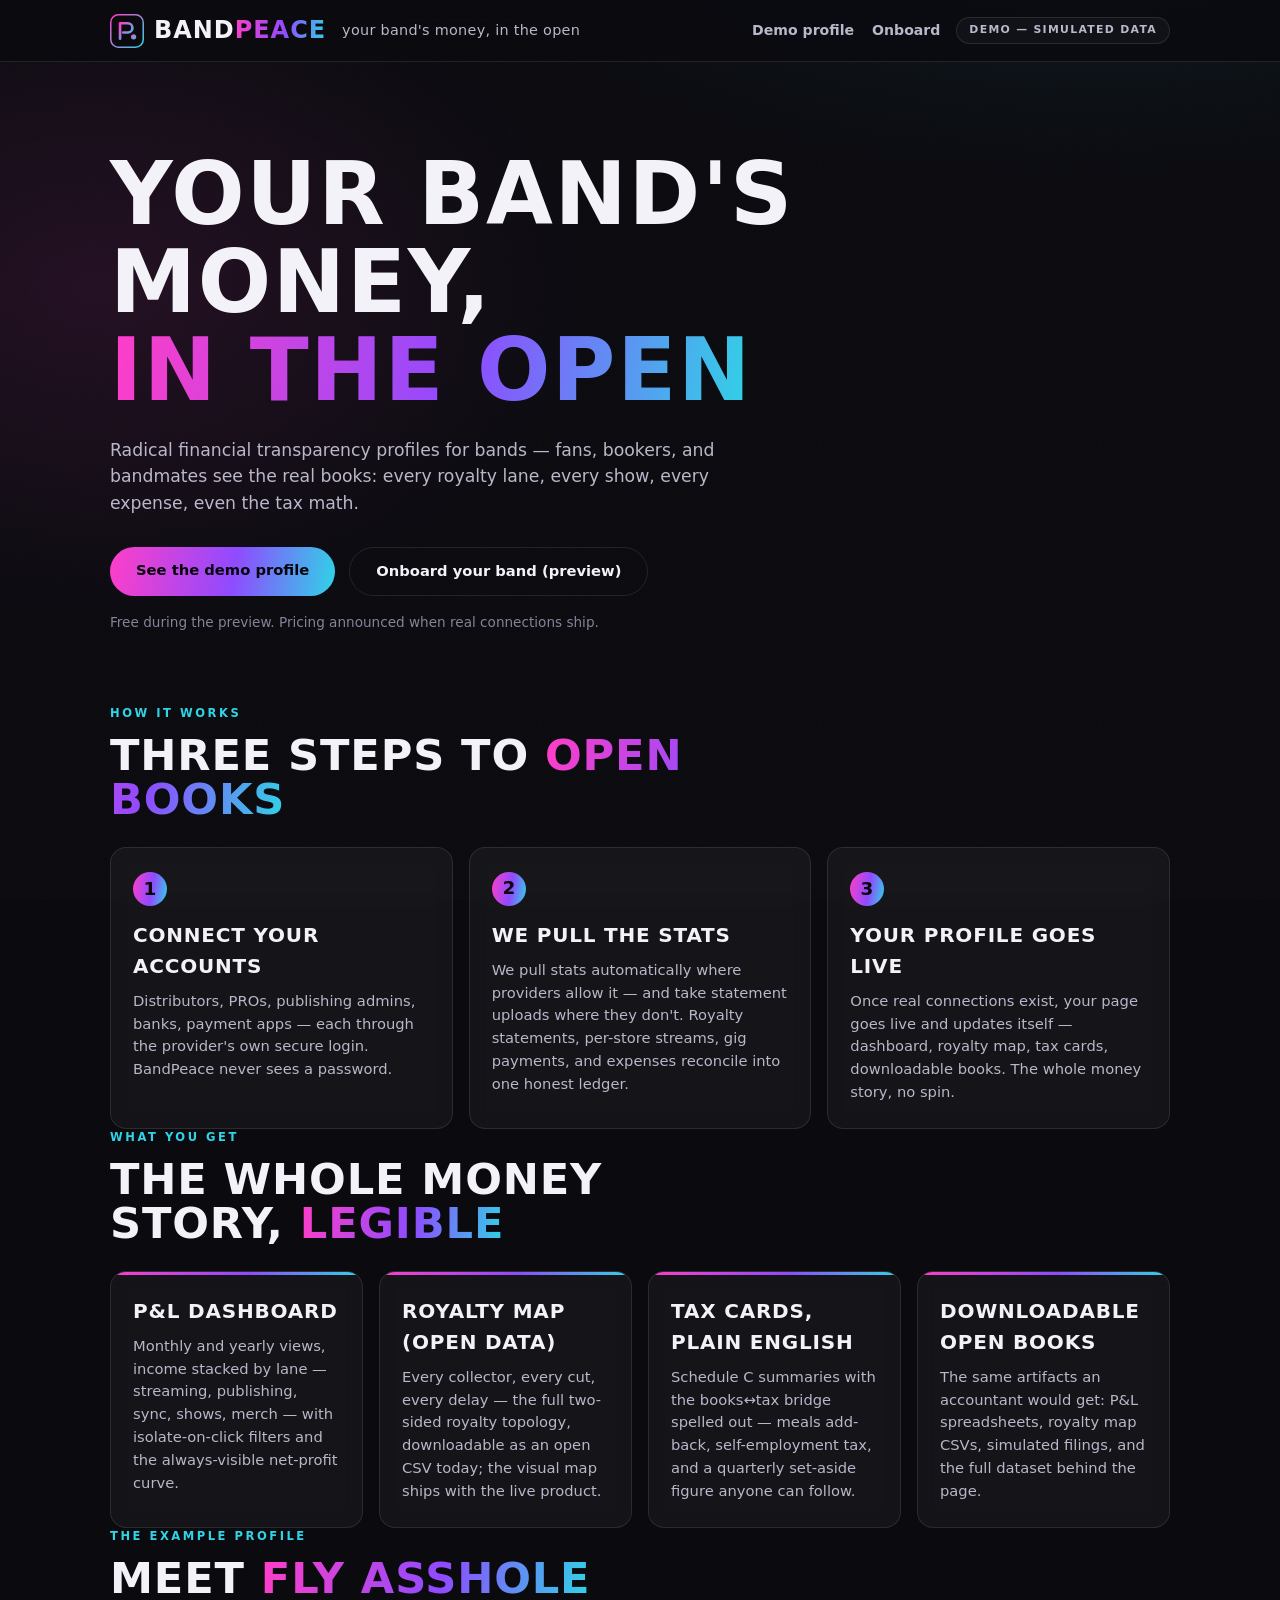
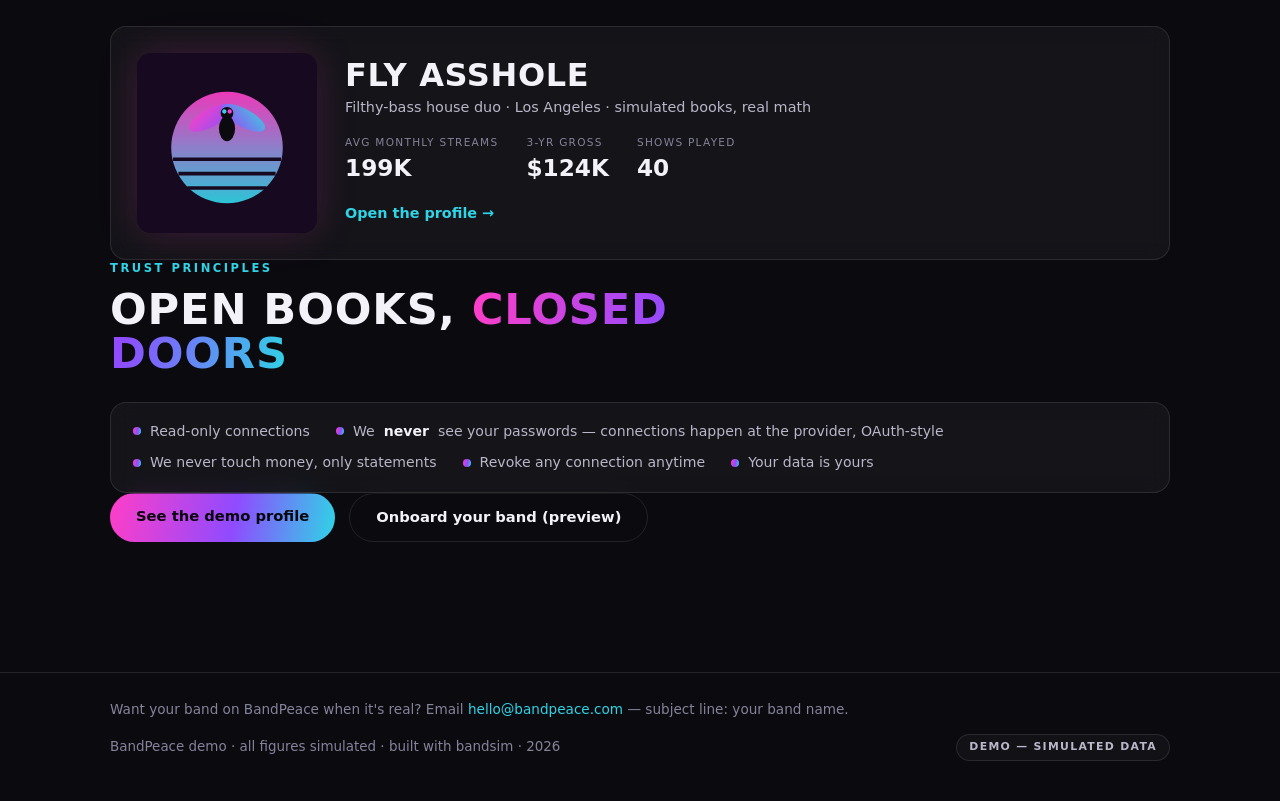
==== commit 92bd4189: "Round-4 fixes: 404 page, waitlist line, honest copy pass, ads subtotal, year-pill disable Three-agen" ====
--- a/docs/index.html
+++ b/docs/index.html
@@ -49,6 +49,7 @@
       <a class="btn btn-primary" href="fly-asshole/">See the demo profile</a>
       <a class="btn btn-ghost" href="onboard/">Onboard your band (preview)</a>
     </div>
+    <p class="pricing-note">Free during the preview. Pricing announced when real connections ship.</p>
   </section>
 
   <!-- ── HOW IT WORKS ─────────────────────────────────────────────── -->
@@ -66,15 +67,17 @@
       </li>
       <li class="step-card glass">
         <span class="step-num">2</span>
-        <h3>We pull the stats automatically</h3>
-        <p>Royalty statements, per-store streams, gig payments, and expenses land
-        on their own schedules; BandPeace reconciles them into one honest ledger.</p>
+        <h3>We pull the stats</h3>
+        <p>We pull stats automatically where providers allow it — and take
+        statement uploads where they don't. Royalty statements, per-store
+        streams, gig payments, and expenses reconcile into one honest ledger.</p>
       </li>
       <li class="step-card glass">
         <span class="step-num">3</span>
         <h3>Your profile goes live</h3>
-        <p>A public page that updates itself — dashboard, royalty map, tax cards,
-        downloadable books. The whole money story, no spin.</p>
+        <p>Once real connections exist, your page goes live and updates itself —
+        dashboard, royalty map, tax cards, downloadable books. The whole money
+        story, no spin.</p>
       </li>
     </ol>
   </section>
@@ -93,10 +96,10 @@
         always-visible net-profit curve.</p>
       </article>
       <article class="feature-card glass">
-        <h3>The Royalty Map</h3>
-        <p>Every collector, every cut, every delay: which organization is
-        sitting on your money, what commission it keeps, and when the check
-        actually lands.</p>
+        <h3>Royalty Map (open data)</h3>
+        <p>Every collector, every cut, every delay — the full two-sided royalty
+        topology, downloadable as an open CSV today; the visual map ships with
+        the live product.</p>
       </article>
       <article class="feature-card glass">
         <h3>Tax cards, plain English</h3>
@@ -182,6 +185,10 @@
 </main>
 
 <footer class="site-footer">
+  <div class="wrap">
+    <p class="waitlist-note">Want your band on BandPeace when it's real? Email
+      <a href="mailto:hello@bandpeace.com">hello@bandpeace.com</a> — subject line: your band name.</p>
+  </div>
   <div class="wrap footer-inner">
     <p>BandPeace demo · all figures simulated · built with bandsim · 2026</p>
     <span class="demo-badge">DEMO — simulated data</span>
--- a/docs/landing.css
+++ b/docs/landing.css
@@ -13,6 +13,18 @@
 }
 
 .hero-ctas { margin-top: 30px; display: flex; flex-wrap: wrap; gap: 14px; }
+
+.pricing-note { margin-top: 16px; color: var(--ink-3); font-size: 0.85rem; }
+
+.waitlist-note {
+  color: var(--ink-3);
+  font-size: 0.85rem;
+  padding-bottom: 14px;
+}
+
+.waitlist-note a { color: var(--accent-b); text-decoration: none; }
+
+.waitlist-note a:hover { text-decoration: underline; }
 
 /* sections */
 section { padding-bottom: 76px; }
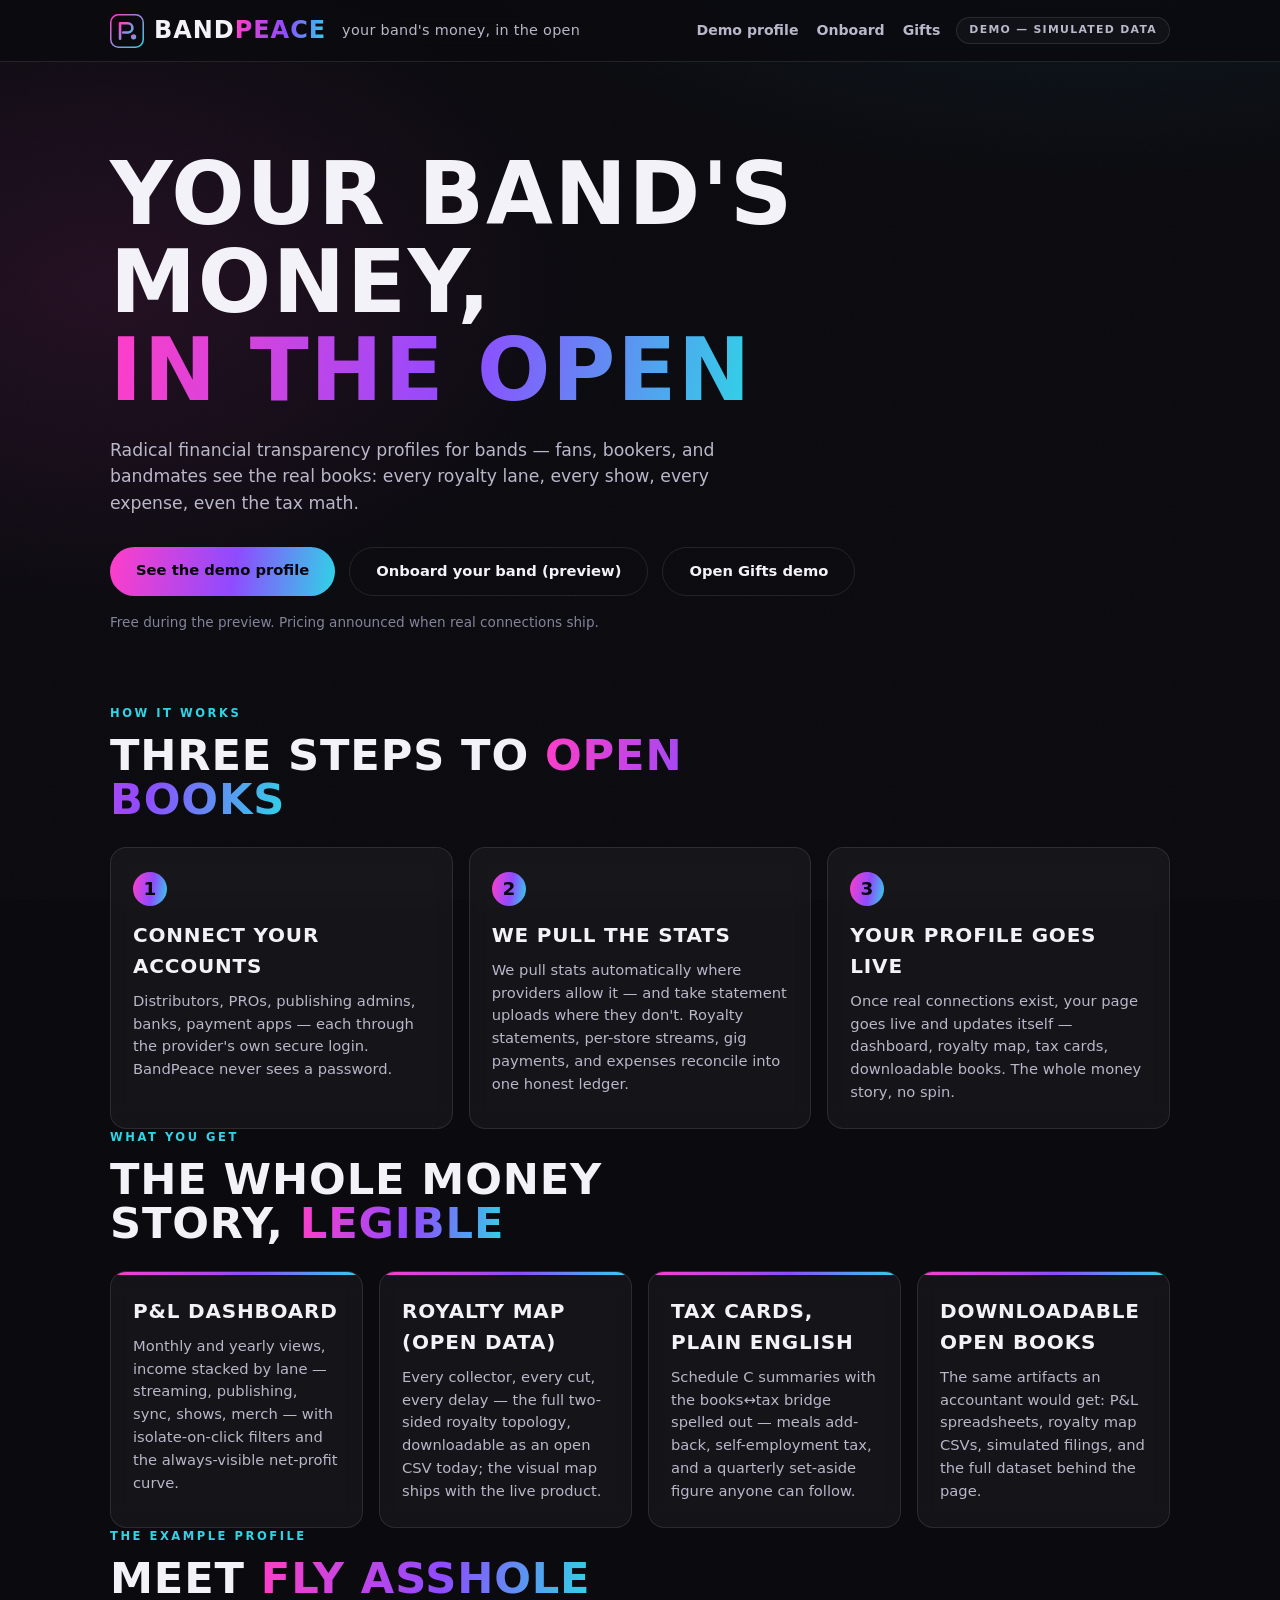
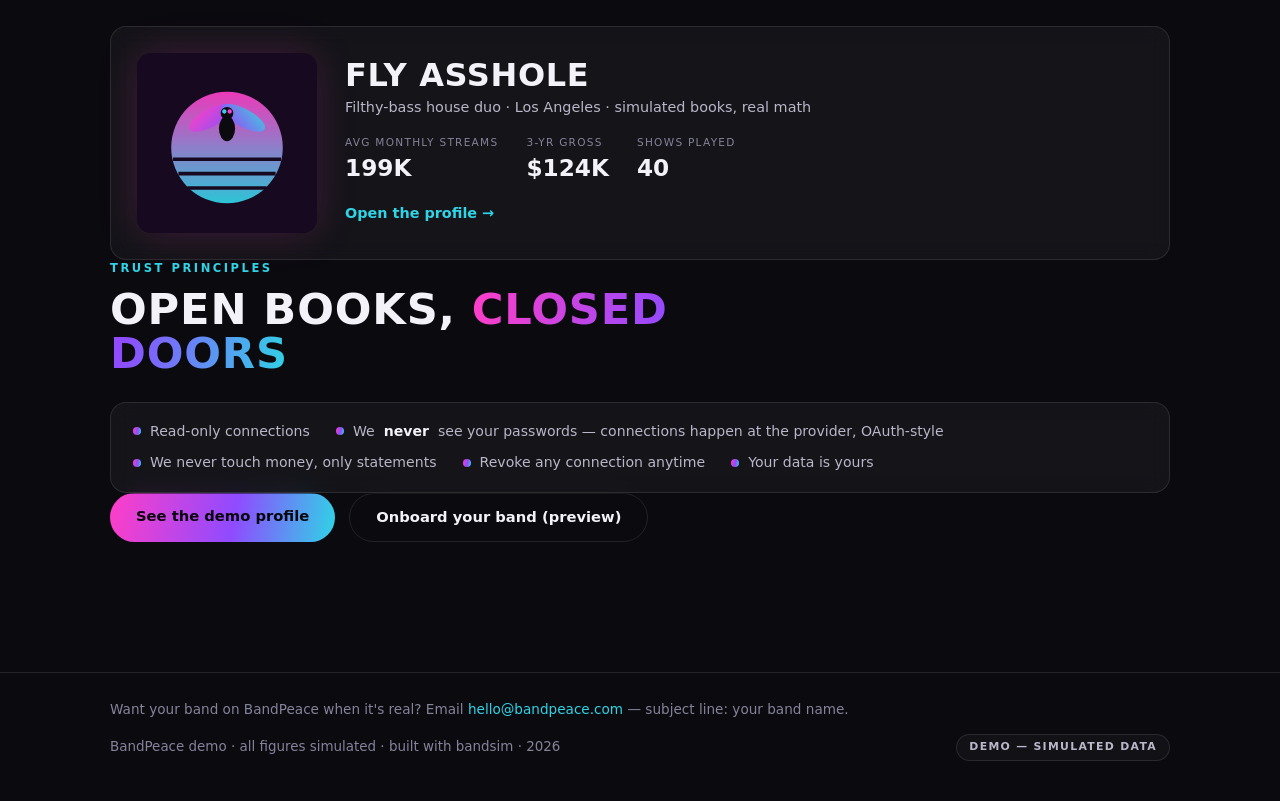
==== commit b2d162d2: "Add BandPeace Gifts demo" ====
--- a/docs/index.html
+++ b/docs/index.html
@@ -30,6 +30,7 @@
     <nav class="nav-links" aria-label="Site">
       <a href="fly-asshole/">Demo profile</a>
       <a href="onboard/">Onboard</a>
+      <a href="gifts/">Gifts</a>
     </nav>
     <span class="demo-badge" title="BandPeace is a demo today — the example profile runs on simulated data.">DEMO — simulated data</span>
   </div>
@@ -48,6 +49,7 @@
     <div class="hero-ctas">
       <a class="btn btn-primary" href="fly-asshole/">See the demo profile</a>
       <a class="btn btn-ghost" href="onboard/">Onboard your band (preview)</a>
+      <a class="btn btn-ghost" href="gifts/">Open Gifts demo</a>
     </div>
     <p class="pricing-note">Free during the preview. Pricing announced when real connections ship.</p>
   </section>
